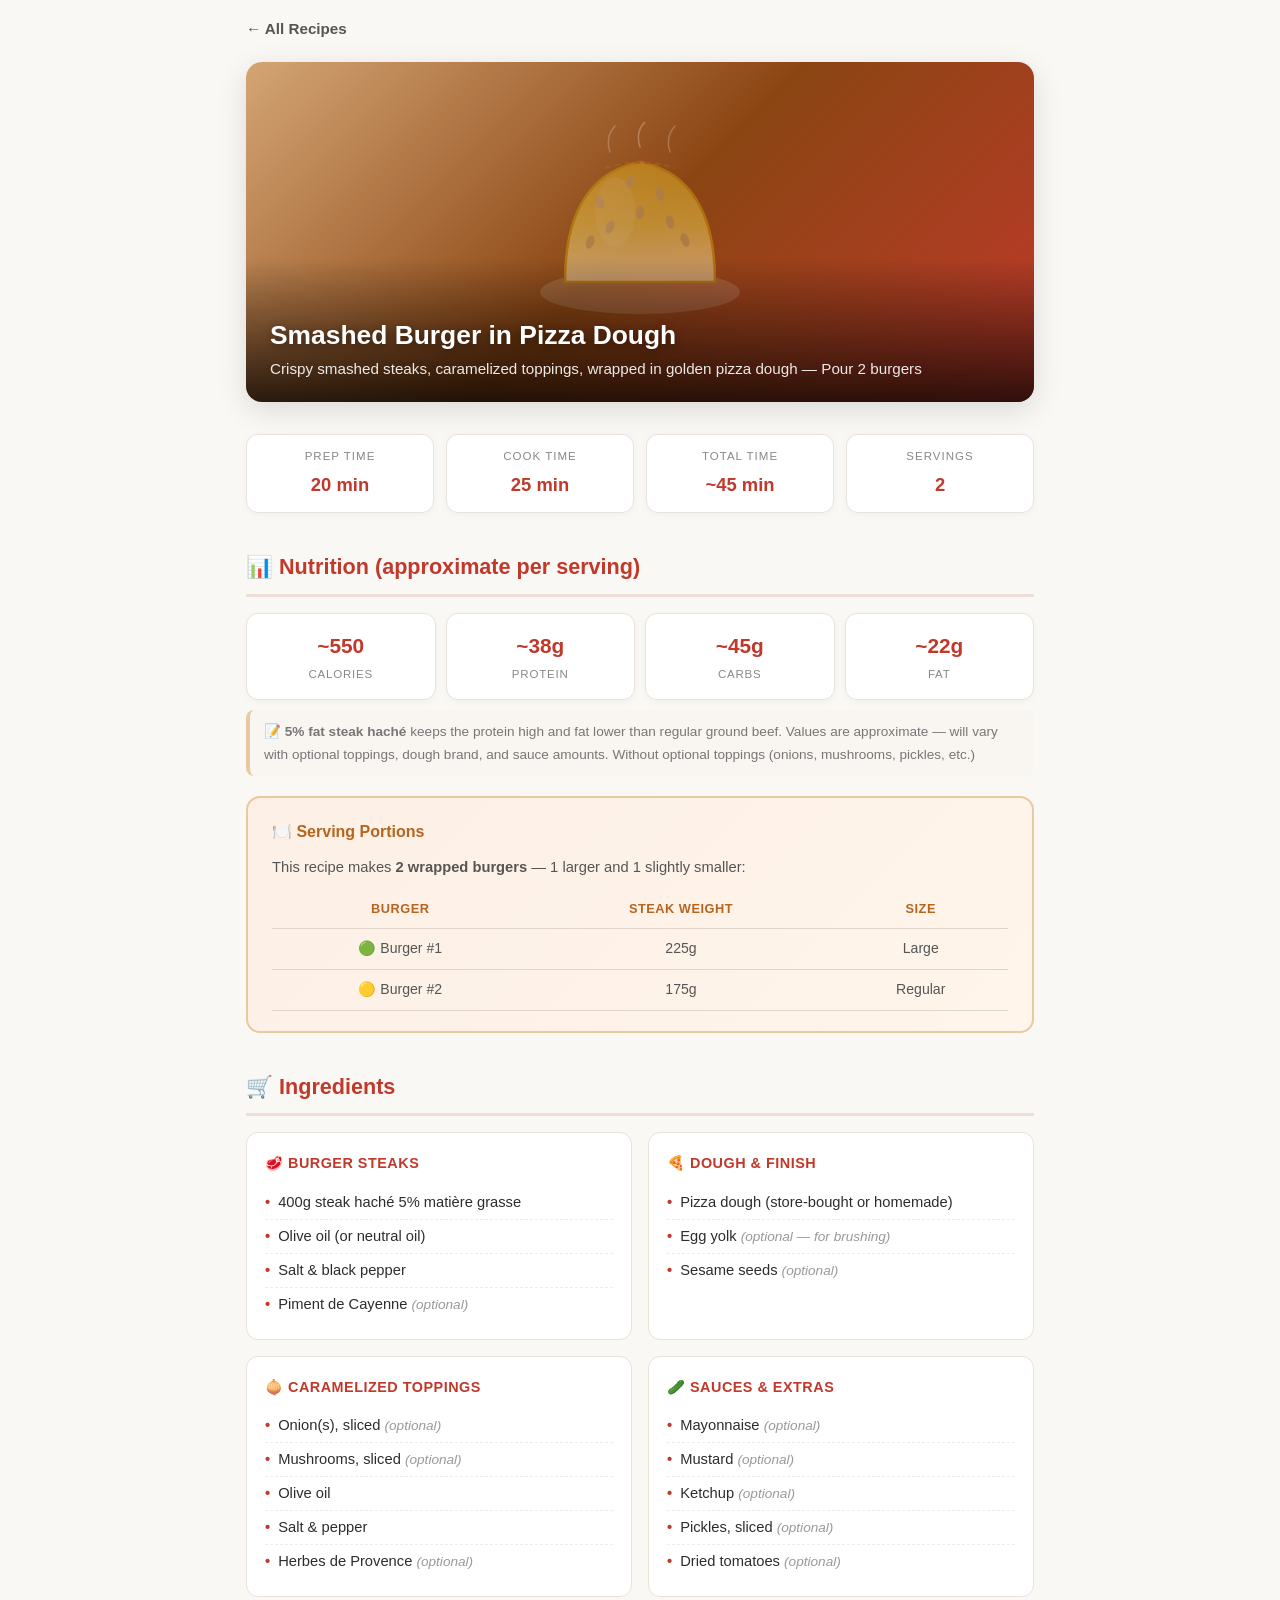
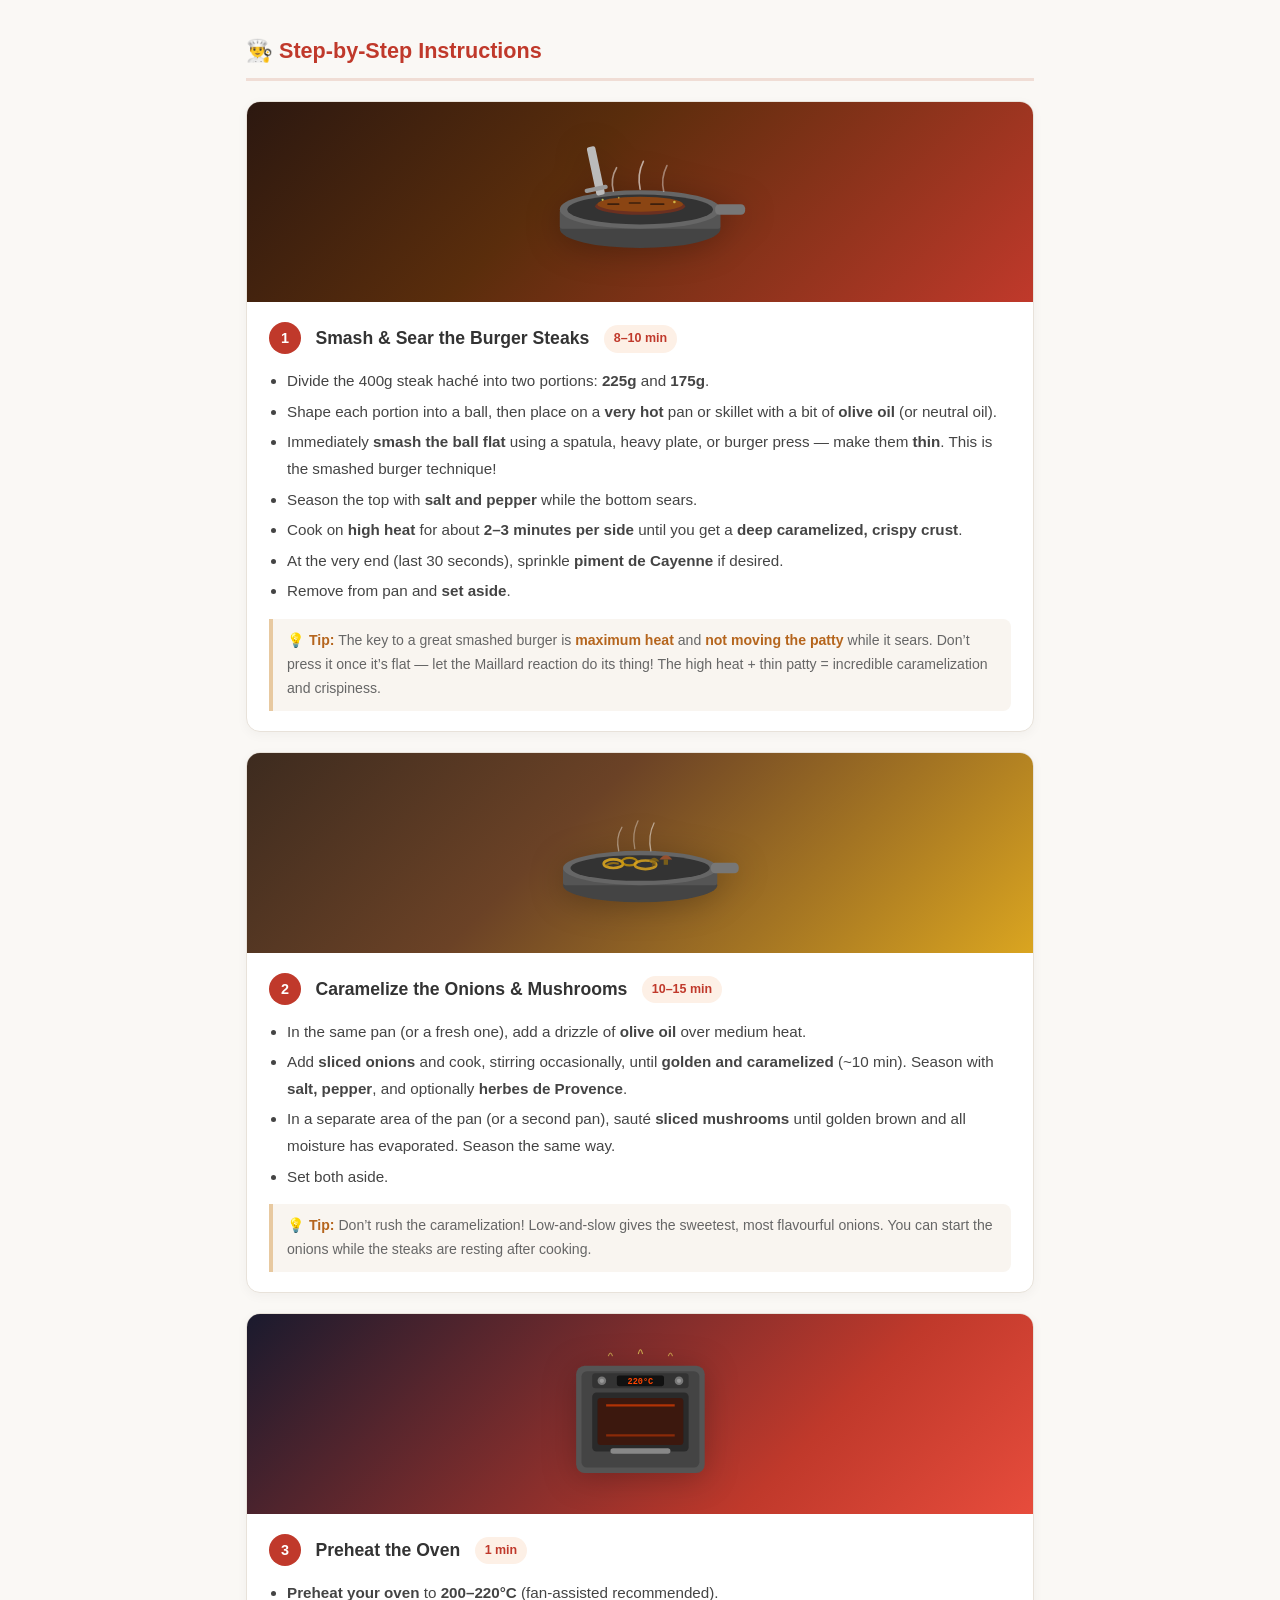
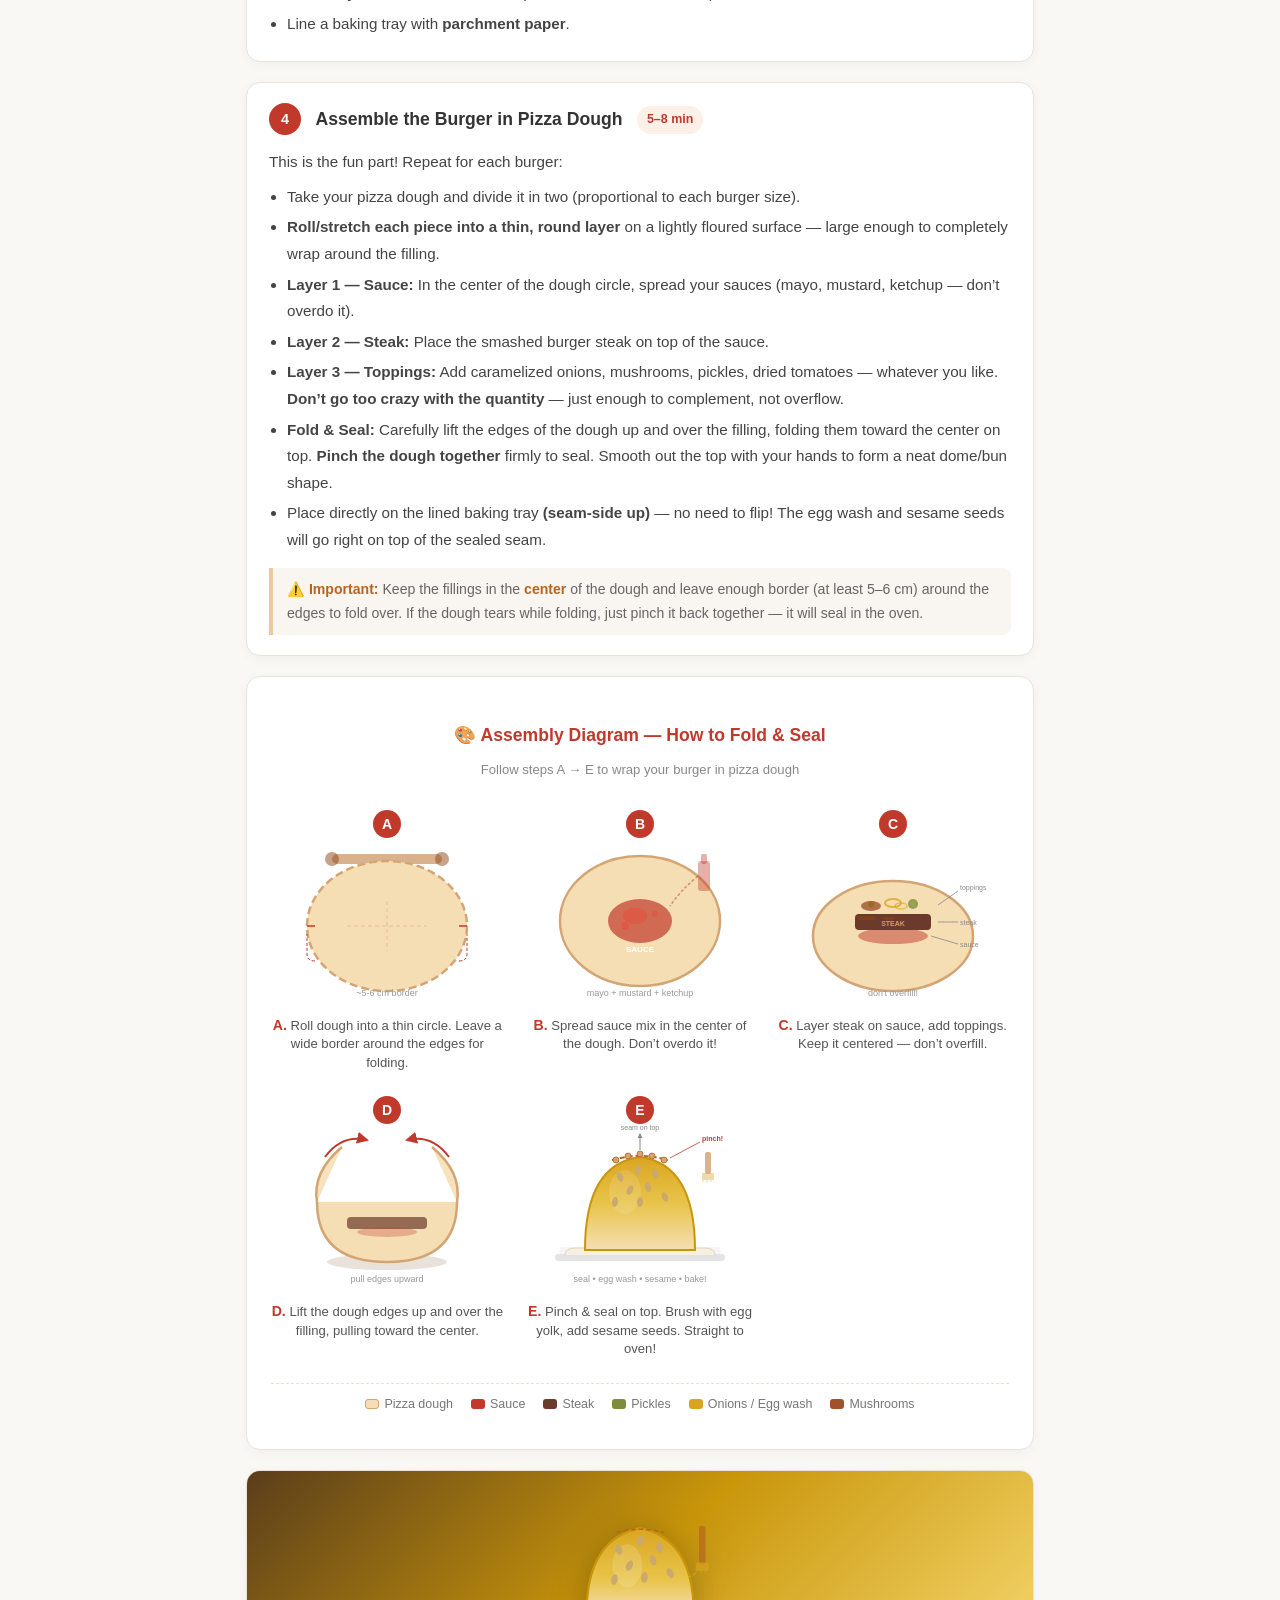
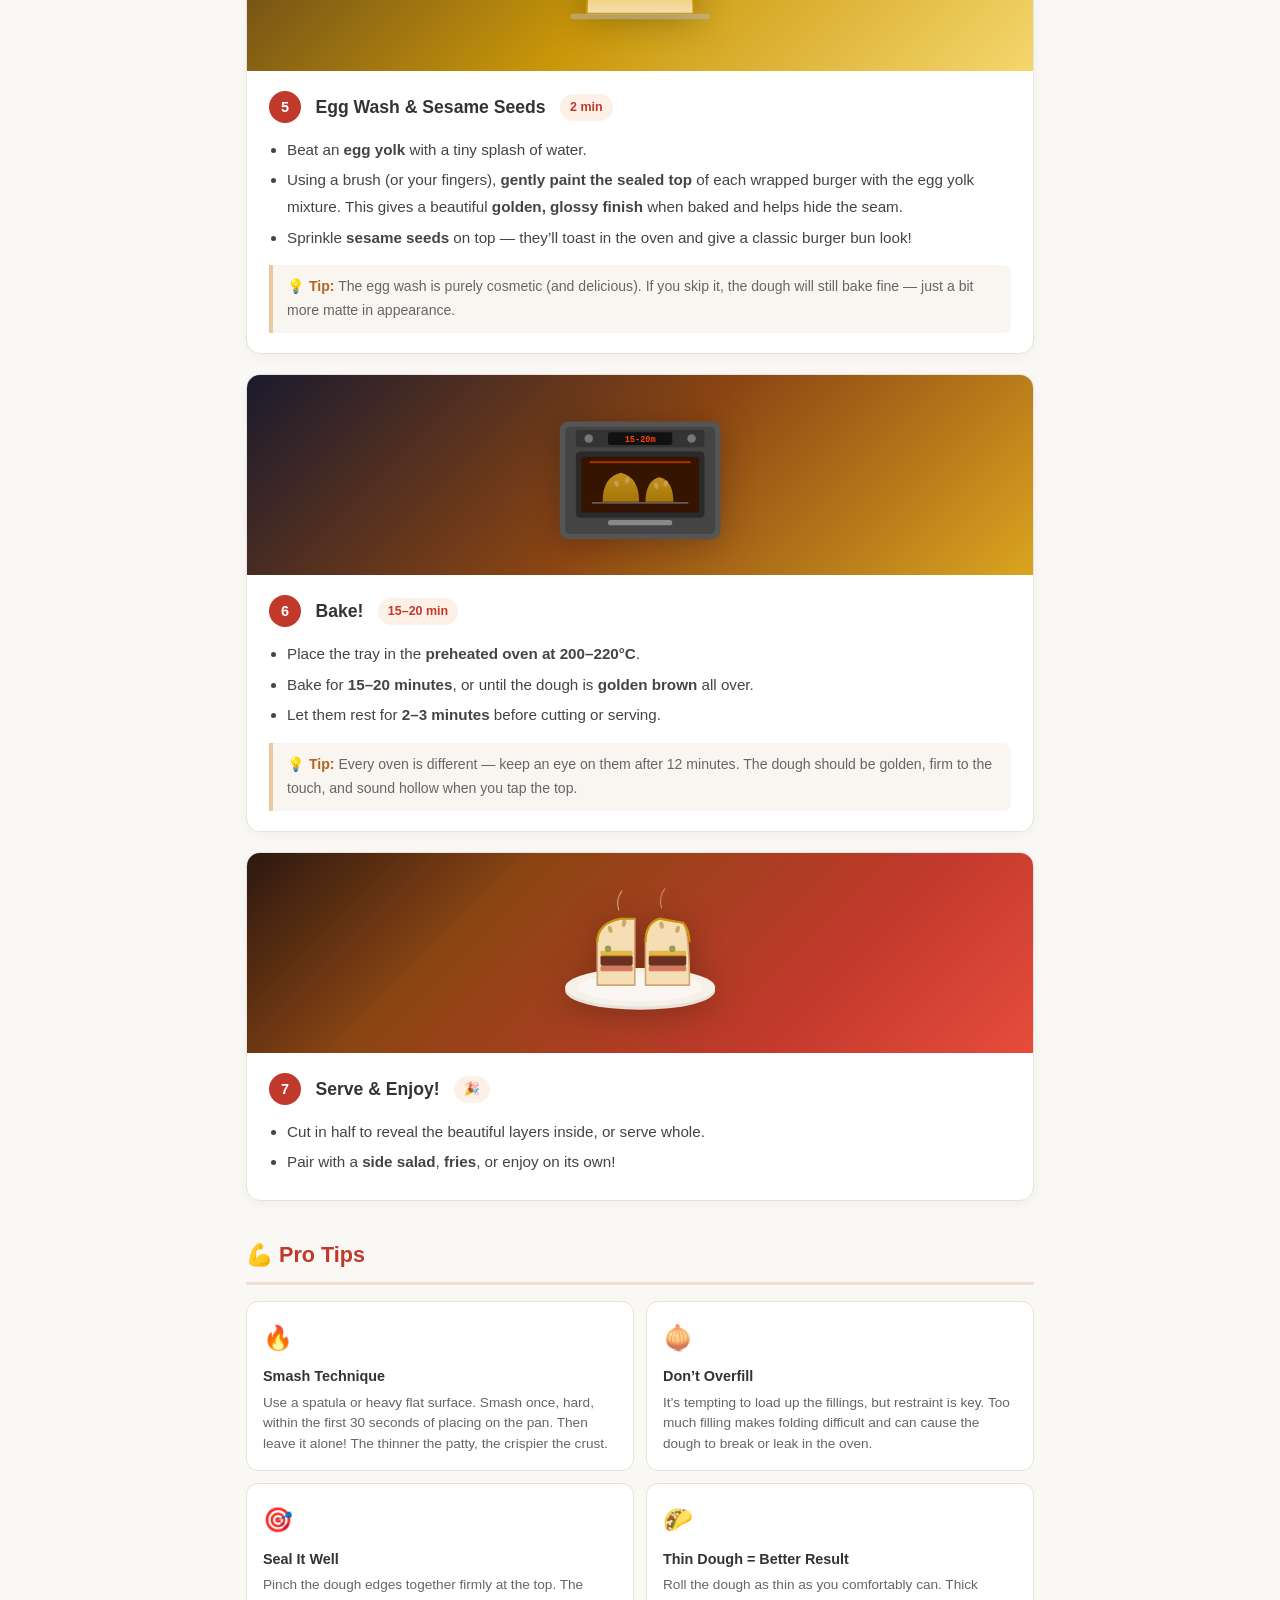
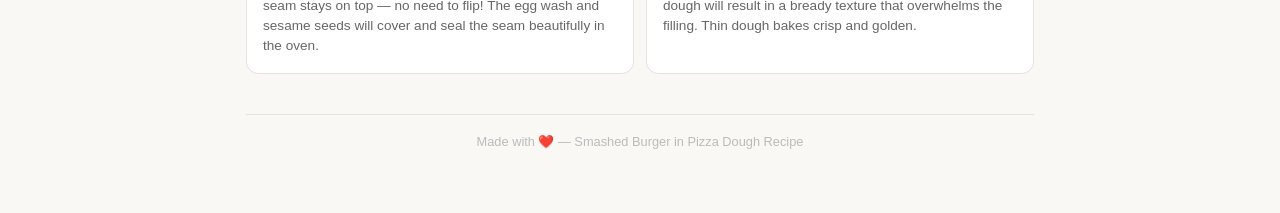
==== burger-pizza-dough-recipe.html @ a6d8363d "Initial commit" ====
<!DOCTYPE html>
<html lang="en">
<head>
  <meta charset="UTF-8">
  <meta name="viewport" content="width=device-width, initial-scale=1.0">
  <title>Smashed Burger in Pizza Dough &mdash; Pour 2</title>
  <style>
    /* ===== RESET & BASE ===== */
    *, *::before, *::after { box-sizing: border-box; margin: 0; padding: 0; }

    body {
      font-family: -apple-system, BlinkMacSystemFont, 'Segoe UI', Roboto, 'Helvetica Neue', Arial, sans-serif;
      line-height: 1.7;
      color: #2d2d2d;
      background: #faf8f5;
      max-width: 820px;
      margin: 0 auto;
      padding: 0 16px 60px;
    }

    /* ===== HERO ===== */
    .hero {
      position: relative;
      border-radius: 16px;
      overflow: hidden;
      margin: 20px 0 32px;
      box-shadow: 0 8px 30px rgba(0,0,0,0.12);
      background: linear-gradient(135deg, #d4a574 0%, #8B4513 50%, #c0392b 100%);
      height: 340px;
      display: flex;
      align-items: flex-end;
    }
    .hero-illustration {
      position: absolute;
      top: 50%;
      left: 50%;
      transform: translate(-50%, -55%);
      width: 280px;
      height: 200px;
      opacity: 0.55;
    }
    .hero-illustration svg {
      width: 100%;
      height: 100%;
    }
    .hero-overlay {
      position: relative;
      width: 100%;
      background: linear-gradient(transparent, rgba(0,0,0,0.75));
      padding: 60px 24px 20px;
      color: #fff;
    }
    .hero-overlay h1 {
      font-size: 1.65rem;
      font-weight: 800;
      line-height: 1.3;
      text-shadow: 0 2px 8px rgba(0,0,0,0.4);
    }
    .hero-overlay .subtitle {
      font-size: 0.95rem;
      opacity: 0.9;
      margin-top: 4px;
    }

    /* ===== META BADGES ===== */
    .meta-row {
      display: flex;
      flex-wrap: wrap;
      gap: 12px;
      margin-bottom: 28px;
    }
    .badge {
      background: #fff;
      border: 1px solid #e8e2da;
      border-radius: 12px;
      padding: 12px 18px;
      flex: 1;
      min-width: 120px;
      text-align: center;
      box-shadow: 0 2px 8px rgba(0,0,0,0.04);
    }
    .badge .label { font-size: 0.72rem; text-transform: uppercase; letter-spacing: 1px; color: #888; }
    .badge .value { font-size: 1.15rem; font-weight: 700; color: #c0392b; margin-top: 2px; }

    /* ===== SECTIONS ===== */
    h2 {
      font-size: 1.35rem;
      font-weight: 700;
      color: #c0392b;
      margin: 36px 0 16px;
      padding-bottom: 8px;
      border-bottom: 3px solid #f0ddd5;
    }
    h3 {
      font-size: 1.05rem;
      font-weight: 700;
      color: #555;
      margin: 20px 0 8px;
    }

    /* ===== NUTRITION TABLE ===== */
    .nutrition-grid {
      display: grid;
      grid-template-columns: repeat(4, 1fr);
      gap: 10px;
      margin: 16px 0 10px;
    }
    .nutri-card {
      background: #fff;
      border-radius: 12px;
      padding: 14px 10px;
      text-align: center;
      border: 1px solid #e8e2da;
      box-shadow: 0 2px 6px rgba(0,0,0,0.03);
    }
    .nutri-card .nutri-val { font-size: 1.3rem; font-weight: 800; color: #c0392b; }
    .nutri-card .nutri-label { font-size: 0.72rem; text-transform: uppercase; letter-spacing: 0.8px; color: #888; margin-top: 2px; }
    .nutri-note {
      font-size: 0.85rem;
      color: #777;
      background: #f9f5f0;
      padding: 10px 14px;
      border-radius: 8px;
      border-left: 4px solid #e8c9a0;
      margin: 10px 0 0;
    }

    /* ===== INGREDIENTS ===== */
    .ingredients-section {
      display: grid;
      grid-template-columns: 1fr 1fr;
      gap: 16px;
      margin-top: 12px;
    }
    .ingredient-group {
      background: #fff;
      border-radius: 12px;
      padding: 18px;
      border: 1px solid #e8e2da;
    }
    .ingredient-group h3 {
      margin: 0 0 10px;
      font-size: 0.9rem;
      color: #c0392b;
      text-transform: uppercase;
      letter-spacing: 0.5px;
    }
    .ingredient-group ul { list-style: none; padding: 0; }
    .ingredient-group li {
      padding: 4px 0;
      font-size: 0.92rem;
      border-bottom: 1px dashed #f0ebe5;
    }
    .ingredient-group li:last-child { border-bottom: none; }
    .ingredient-group li::before {
      content: '•';
      color: #c0392b;
      font-weight: bold;
      margin-right: 8px;
    }
    .optional { color: #999; font-style: italic; font-size: 0.85rem; }

    /* ===== STEPS ===== */
    .step {
      background: #fff;
      border-radius: 14px;
      margin: 20px 0;
      overflow: hidden;
      border: 1px solid #e8e2da;
      box-shadow: 0 3px 12px rgba(0,0,0,0.04);
    }
    .step-img {
      width: 100%;
      height: 200px;
      display: flex;
      align-items: center;
      justify-content: center;
      position: relative;
      overflow: hidden;
    }
    .step-img svg {
      height: 75%;
      width: auto;
      filter: drop-shadow(0 4px 16px rgba(0,0,0,0.25));
    }
    .step-body { padding: 20px 22px; }
    .step-number {
      display: inline-block;
      background: #c0392b;
      color: #fff;
      width: 32px; height: 32px;
      border-radius: 50%;
      text-align: center;
      line-height: 32px;
      font-weight: 800;
      font-size: 0.9rem;
      margin-right: 10px;
      flex-shrink: 0;
    }
    .step-title {
      font-size: 1.1rem;
      font-weight: 700;
      color: #333;
      display: inline;
      vertical-align: middle;
    }
    .step-time {
      display: inline-block;
      background: #fdf0e6;
      color: #c0392b;
      font-size: 0.78rem;
      font-weight: 700;
      padding: 3px 10px;
      border-radius: 20px;
      margin-left: 10px;
      vertical-align: middle;
    }
    .step-text {
      margin-top: 14px;
      font-size: 0.95rem;
      color: #444;
      line-height: 1.75;
    }
    .step-text ul { margin: 8px 0 0 18px; }
    .step-text li { margin-bottom: 4px; }
    .step-tip {
      margin-top: 14px;
      background: #f9f5f0;
      border-left: 4px solid #e8c9a0;
      padding: 10px 14px;
      border-radius: 0 8px 8px 0;
      font-size: 0.88rem;
      color: #666;
    }
    .step-tip strong { color: #b5651d; }

    /* ===== DIAGRAM ===== */
    .diagram-container {
      background: #fff;
      border-radius: 14px;
      margin: 20px 0;
      padding: 24px;
      border: 1px solid #e8e2da;
      box-shadow: 0 3px 12px rgba(0,0,0,0.04);
    }
    .diagram-container h3 {
      text-align: center;
      color: #c0392b;
      margin-bottom: 8px;
      font-size: 1.1rem;
    }
    .diagram-subtitle {
      text-align: center;
      color: #888;
      font-size: 0.82rem;
      margin-bottom: 24px;
    }
    .diagram-grid {
      display: grid;
      grid-template-columns: 1fr 1fr 1fr;
      gap: 20px;
    }
    .diagram-cell {
      text-align: center;
    }
    .diagram-cell svg {
      width: 100%;
      max-width: 220px;
      height: auto;
      display: block;
      margin: 0 auto;
    }
    .diagram-label {
      margin-top: 10px;
      font-size: 0.82rem;
      color: #555;
      line-height: 1.4;
    }
    .diagram-label strong {
      color: #c0392b;
      font-size: 0.88rem;
    }
    .diagram-arrow {
      display: flex;
      align-items: center;
      justify-content: center;
      grid-column: 1 / -1;
    }
    .diagram-arrow svg { width: 100%; max-width: 600px; height: 24px; }
    .diagram-legend {
      grid-column: 1 / -1;
      display: flex;
      justify-content: center;
      gap: 18px;
      flex-wrap: wrap;
      margin-top: 4px;
      padding: 10px 0;
      border-top: 1px dashed #e8e2da;
      font-size: 0.78rem;
      color: #777;
    }
    .diagram-legend span {
      display: inline-flex;
      align-items: center;
      gap: 5px;
    }
    .legend-swatch {
      display: inline-block;
      width: 14px;
      height: 10px;
      border-radius: 3px;
    }

    /* ===== TIPS ===== */
    .tips-grid {
      display: grid;
      grid-template-columns: 1fr 1fr;
      gap: 12px;
      margin-top: 12px;
    }
    .tip-card {
      background: #fff;
      border-radius: 12px;
      padding: 16px;
      border: 1px solid #e8e2da;
    }
    .tip-card .tip-icon { font-size: 1.5rem; margin-bottom: 6px; }
    .tip-card .tip-title { font-weight: 700; font-size: 0.9rem; color: #333; margin-bottom: 4px; }
    .tip-card .tip-desc { font-size: 0.85rem; color: #666; line-height: 1.5; }

    /* ===== PORTIONING ===== */
    .portion-box {
      background: linear-gradient(135deg, #fdf0e6, #fff5eb);
      border: 2px solid #e8c9a0;
      border-radius: 14px;
      padding: 20px 24px;
      margin: 20px 0;
    }
    .portion-box h3 { color: #b5651d; margin: 0 0 10px; font-size: 1rem; }
    .portion-box p { font-size: 0.92rem; color: #555; }
    .portion-table {
      width: 100%;
      border-collapse: collapse;
      margin-top: 10px;
      font-size: 0.88rem;
    }
    .portion-table th, .portion-table td {
      padding: 8px 12px;
      text-align: center;
      border-bottom: 1px solid #e0d5c8;
    }
    .portion-table th { font-weight: 700; color: #b5651d; font-size: 0.8rem; text-transform: uppercase; letter-spacing: 0.5px; }
    .portion-table td { color: #555; }

    /* ===== FOOTER ===== */
    .footer {
      margin-top: 40px;
      text-align: center;
      font-size: 0.8rem;
      color: #bbb;
      border-top: 1px solid #e8e2da;
      padding-top: 16px;
    }

    /* ===== PRINT STYLES ===== */
    @media print {
      body { background: #fff; padding: 0; max-width: 100%; }
      .hero { box-shadow: none; margin-top: 0; }
      .step { break-inside: avoid; box-shadow: none; }
      .badge { box-shadow: none; }
      .nutrition-grid { break-inside: avoid; }
      .tips-grid { break-inside: avoid; }
      .ingredient-group { break-inside: avoid; }
      .diagram-container { break-inside: avoid; }
      .diagram-grid { grid-template-columns: 1fr 1fr 1fr; }
    }

    /* ===== RESPONSIVE — TABLET ===== */
    @media (max-width: 768px) {
      body { padding: 0 12px 40px; }
      .hero { margin: 12px 0 20px; border-radius: 12px; height: 240px; }
      .hero-illustration { width: 200px; height: 140px; }
      .hero-overlay { padding: 30px 16px 16px; }
      .hero-overlay h1 { font-size: 1.35rem; }
      .hero-overlay .subtitle { font-size: 0.85rem; }
      h2 { font-size: 1.2rem; margin: 28px 0 12px; }
      .meta-row { gap: 8px; }
      .badge { padding: 10px 12px; min-width: 0; }
      .badge .value { font-size: 1rem; }
      .step-body { padding: 16px; }
      .step-img { height: 170px; }
      .step-title { font-size: 1rem; }
      .step-text { font-size: 0.9rem; }
      .step-text ul { margin-left: 14px; }
      .portion-box { padding: 16px; }
      .diagram-grid { grid-template-columns: 1fr 1fr; }
    }

    /* ===== RESPONSIVE — PHONE ===== */
    @media (max-width: 480px) {
      body { padding: 0 10px 32px; line-height: 1.6; }

      .hero { margin: 8px -10px 16px; border-radius: 0; height: 200px; }
      .hero-illustration { width: 160px; height: 110px; }
      .hero-overlay { padding: 24px 14px 14px; }
      .hero-overlay h1 { font-size: 1.15rem; line-height: 1.35; }
      .hero-overlay .subtitle { font-size: 0.8rem; line-height: 1.4; }

      .meta-row { 
        display: grid; 
        grid-template-columns: 1fr 1fr; 
        gap: 8px;
        margin-bottom: 20px;
      }
      .badge { padding: 10px 8px; border-radius: 10px; min-width: 0; }
      .badge .label { font-size: 0.65rem; letter-spacing: 0.5px; }
      .badge .value { font-size: 1rem; }

      h2 { font-size: 1.1rem; margin: 24px 0 10px; padding-bottom: 6px; }
      h3 { font-size: 0.95rem; }

      .nutrition-grid { grid-template-columns: 1fr 1fr; gap: 8px; }
      .nutri-card { padding: 12px 8px; border-radius: 10px; }
      .nutri-card .nutri-val { font-size: 1.15rem; }
      .nutri-card .nutri-label { font-size: 0.65rem; }
      .nutri-note { font-size: 0.8rem; padding: 8px 12px; }

      .portion-box { padding: 14px; border-radius: 10px; margin: 14px 0; }
      .portion-box h3 { font-size: 0.9rem; }
      .portion-box p { font-size: 0.85rem; }
      .portion-table { font-size: 0.72rem; }
      .portion-table th, .portion-table td { padding: 5px 4px; }
      .portion-table th { font-size: 0.65rem; letter-spacing: 0; }

      .ingredients-section { grid-template-columns: 1fr; gap: 10px; }
      .ingredient-group { padding: 14px; border-radius: 10px; }
      .ingredient-group h3 { font-size: 0.82rem; margin-bottom: 8px; }
      .ingredient-group li { font-size: 0.87rem; padding: 3px 0; }

      .step { margin: 14px -10px; border-radius: 0; border-left: none; border-right: none; }
      .step-img { height: 140px; }
      .step-body { padding: 14px 14px 16px; }
      .step-number { width: 28px; height: 28px; line-height: 28px; font-size: 0.82rem; margin-right: 8px; }
      .step-title { font-size: 0.95rem; }
      .step-time { font-size: 0.7rem; padding: 2px 8px; margin-left: 6px; }
      .step-text { font-size: 0.88rem; margin-top: 10px; line-height: 1.65; }
      .step-text ul { margin: 6px 0 0 12px; }
      .step-text li { margin-bottom: 6px; }
      .step-tip { font-size: 0.82rem; padding: 8px 12px; margin-top: 10px; }

      .tips-grid { grid-template-columns: 1fr; gap: 10px; }
      .tip-card { padding: 14px; border-radius: 10px; }
      .tip-card .tip-icon { font-size: 1.3rem; }
      .tip-card .tip-title { font-size: 0.85rem; }
      .tip-card .tip-desc { font-size: 0.82rem; }

      .diagram-container { padding: 10px; margin: 14px -10px; border-radius: 0; }
      .diagram-grid { grid-template-columns: 1fr 1fr; gap: 10px; }
      .diagram-label { font-size: 0.75rem; }

      .footer { margin-top: 24px; font-size: 0.75rem; }
    }
    .back-home {
      display: inline-block;
      margin: 16px 0 0;
      font-size: 0.95rem;
      font-weight: 600;
      color: #555;
      text-decoration: none;
      transition: color 0.2s;
    }
    .back-home:hover { color: #000; }
    .back-home::before { content: '\2190\00a0'; }
  </style>
</head>
<body>

  <a class="back-home" href="index.html">All Recipes</a>

  <!-- ===== HERO ===== -->
  <div class="hero">
    <div class="hero-illustration">
      <svg viewBox="0 0 280 200" xmlns="http://www.w3.org/2000/svg">
        <!-- Plate -->
        <ellipse cx="140" cy="170" rx="100" ry="22" fill="#e8e2da" opacity="0.3"/>
        <!-- Whole burger dome -->
        <defs>
          <linearGradient id="heroGold" x1="0" y1="0" x2="0" y2="1">
            <stop offset="0%" stop-color="#daa520"/>
            <stop offset="50%" stop-color="#e8c44a"/>
            <stop offset="100%" stop-color="#f5deb3"/>
          </linearGradient>
        </defs>
        <path d="M 65 160 Q 65 55 140 40 Q 215 55 215 160 Z" fill="url(#heroGold)" stroke="#c9960a" stroke-width="2.5"/>
        <!-- Sesame seeds -->
        <ellipse cx="100" cy="80" rx="4" ry="7" fill="#c9a96e" transform="rotate(-20 100 80)"/>
        <ellipse cx="130" cy="60" rx="4" ry="7" fill="#c9a96e" transform="rotate(15 130 60)"/>
        <ellipse cx="160" cy="72" rx="4" ry="7" fill="#c9a96e" transform="rotate(-10 160 72)"/>
        <ellipse cx="110" cy="105" rx="4" ry="7" fill="#c9a96e" transform="rotate(25 110 105)"/>
        <ellipse cx="170" cy="100" rx="4" ry="7" fill="#c9a96e" transform="rotate(-15 170 100)"/>
        <ellipse cx="140" cy="90" rx="4" ry="7" fill="#c9a96e" transform="rotate(5 140 90)"/>
        <ellipse cx="90" cy="120" rx="4" ry="7" fill="#c9a96e" transform="rotate(18 90 120)"/>
        <ellipse cx="185" cy="118" rx="4" ry="7" fill="#c9a96e" transform="rotate(-22 185 118)"/>
        <!-- Shine -->
        <ellipse cx="115" cy="90" rx="20" ry="35" fill="#fff" opacity="0.12"/>
        <!-- Seam on top -->
        <path d="M 105 46 Q 140 35 175 46" stroke="#b5651d" stroke-width="2" fill="none" stroke-dasharray="6 4"/>
        <!-- Steam -->
        <path d="M 110 30 Q 105 15 115 4" stroke="#fff" stroke-width="1.5" fill="none" opacity="0.4" stroke-linecap="round"/>
        <path d="M 140 25 Q 135 10 145 0" stroke="#fff" stroke-width="1.5" fill="none" opacity="0.5" stroke-linecap="round"/>
        <path d="M 170 30 Q 165 15 175 4" stroke="#fff" stroke-width="1.5" fill="none" opacity="0.4" stroke-linecap="round"/>
      </svg>
    </div>
    <div class="hero-overlay">
      <h1>Smashed Burger in Pizza Dough</h1>
      <div class="subtitle">Crispy smashed steaks, caramelized toppings, wrapped in golden pizza dough &mdash; Pour 2 burgers</div>
    </div>
  </div>

  <!-- ===== META BADGES ===== -->
  <div class="meta-row">
    <div class="badge">
      <div class="label">Prep Time</div>
      <div class="value">20 min</div>
    </div>
    <div class="badge">
      <div class="label">Cook Time</div>
      <div class="value">25 min</div>
    </div>
    <div class="badge">
      <div class="label">Total Time</div>
      <div class="value">~45 min</div>
    </div>
    <div class="badge">
      <div class="label">Servings</div>
      <div class="value">2</div>
    </div>
  </div>

  <!-- ===== NUTRITION ===== -->
  <h2>&#x1F4CA; Nutrition (approximate per serving)</h2>
  <div class="nutrition-grid">
    <div class="nutri-card">
      <div class="nutri-val">~550</div>
      <div class="nutri-label">Calories</div>
    </div>
    <div class="nutri-card">
      <div class="nutri-val">~38g</div>
      <div class="nutri-label">Protein</div>
    </div>
    <div class="nutri-card">
      <div class="nutri-val">~45g</div>
      <div class="nutri-label">Carbs</div>
    </div>
    <div class="nutri-card">
      <div class="nutri-val">~22g</div>
      <div class="nutri-label">Fat</div>
    </div>
  </div>
  <div class="nutri-note">
    &#x1F4DD; <strong>5% fat steak hach&eacute;</strong> keeps the protein high and fat lower than regular ground beef.
    Values are approximate &mdash; will vary with optional toppings, dough brand, and sauce amounts.
    Without optional toppings (onions, mushrooms, pickles, etc.)
  </div>

  <!-- ===== PORTIONING ===== -->
  <div class="portion-box">
    <h3>&#x1F37D;&#xFE0F; Serving Portions</h3>
    <p>This recipe makes <strong>2 wrapped burgers</strong> &mdash; 1 larger and 1 slightly smaller:</p>
    <table class="portion-table">
      <thead>
        <tr>
          <th>Burger</th>
          <th>Steak weight</th>
          <th>Size</th>
        </tr>
      </thead>
      <tbody>
        <tr>
          <td>&#x1F7E2; Burger #1</td>
          <td>225g</td>
          <td>Large</td>
        </tr>
        <tr>
          <td>&#x1F7E1; Burger #2</td>
          <td>175g</td>
          <td>Regular</td>
        </tr>
      </tbody>
    </table>
  </div>

  <!-- ===== INGREDIENTS ===== -->
  <h2>&#x1F6D2; Ingredients</h2>
  <div class="ingredients-section">
    <div class="ingredient-group">
      <h3>&#x1F969; Burger Steaks</h3>
      <ul>
        <li>400g steak hach&eacute; 5% mati&egrave;re grasse</li>
        <li>Olive oil (or neutral oil)</li>
        <li>Salt &amp; black pepper</li>
        <li>Piment de Cayenne <span class="optional">(optional)</span></li>
      </ul>
    </div>
    <div class="ingredient-group">
      <h3>&#x1F355; Dough &amp; Finish</h3>
      <ul>
        <li>Pizza dough (store-bought or homemade)</li>
        <li>Egg yolk <span class="optional">(optional &mdash; for brushing)</span></li>
        <li>Sesame seeds <span class="optional">(optional)</span></li>
      </ul>
    </div>
    <div class="ingredient-group">
      <h3>&#x1F9C5; Caramelized Toppings</h3>
      <ul>
        <li>Onion(s), sliced <span class="optional">(optional)</span></li>
        <li>Mushrooms, sliced <span class="optional">(optional)</span></li>
        <li>Olive oil</li>
        <li>Salt &amp; pepper</li>
        <li>Herbes de Provence <span class="optional">(optional)</span></li>
      </ul>
    </div>
    <div class="ingredient-group">
      <h3>&#x1F952; Sauces &amp; Extras</h3>
      <ul>
        <li>Mayonnaise <span class="optional">(optional)</span></li>
        <li>Mustard <span class="optional">(optional)</span></li>
        <li>Ketchup <span class="optional">(optional)</span></li>
        <li>Pickles, sliced <span class="optional">(optional)</span></li>
        <li>Dried tomatoes <span class="optional">(optional)</span></li>
      </ul>
    </div>
  </div>

  <!-- ===== INSTRUCTIONS ===== -->
  <h2>&#x1F468;&#x200D;&#x1F373; Step-by-Step Instructions</h2>

  <!-- STEP 1 -->
  <div class="step">
    <div class="step-img" style="background: linear-gradient(135deg, #2c1810 0%, #5a2d0c 40%, #c0392b 100%);">
      <svg viewBox="0 0 200 140" xmlns="http://www.w3.org/2000/svg">
        <!-- Pan -->
        <ellipse cx="100" cy="95" rx="75" ry="18" fill="#444"/>
        <rect x="25" y="77" width="150" height="18" rx="2" fill="#555"/>
        <ellipse cx="100" cy="77" rx="75" ry="18" fill="#666"/>
        <ellipse cx="100" cy="77" rx="68" ry="14" fill="#333"/>
        <!-- Pan handle -->
        <rect x="170" y="72" width="28" height="10" rx="4" fill="#777"/>
        <!-- Smashed patty -->
        <ellipse cx="100" cy="74" rx="42" ry="8" fill="#6b3020"/>
        <ellipse cx="100" cy="72" rx="40" ry="7" fill="#8B4513"/>
        <!-- Sear marks -->
        <line x1="70" y1="72" x2="80" y2="72" stroke="#3d1f0d" stroke-width="1.5" stroke-linecap="round"/>
        <line x1="90" y1="71" x2="100" y2="71" stroke="#3d1f0d" stroke-width="1.5" stroke-linecap="round"/>
        <line x1="110" y1="72" x2="122" y2="72" stroke="#3d1f0d" stroke-width="1.5" stroke-linecap="round"/>
        <!-- Steam wisps -->
        <path d="M 75 60 Q 72 48 78 38" stroke="#fff" stroke-width="1.5" fill="none" opacity="0.5" stroke-linecap="round"/>
        <path d="M 100 58 Q 97 44 103 32" stroke="#fff" stroke-width="1.5" fill="none" opacity="0.6" stroke-linecap="round"/>
        <path d="M 122 60 Q 119 48 125 36" stroke="#fff" stroke-width="1.5" fill="none" opacity="0.4" stroke-linecap="round"/>
        <!-- Spatula pressing -->
        <rect x="54" y="18" width="8" height="46" rx="2" fill="#bbb" transform="rotate(-12 58 38)"/>
        <rect x="48" y="56" width="22" height="4" rx="2" fill="#999" transform="rotate(-12 58 58)"/>
        <!-- Small sizzle dots -->
        <circle cx="65" cy="68" r="1" fill="#ff6" opacity="0.7"/>
        <circle cx="132" cy="70" r="1.2" fill="#ff6" opacity="0.6"/>
        <circle cx="80" cy="66" r="0.8" fill="#ff6" opacity="0.5"/>
      </svg>
    </div>
    <div class="step-body">
      <span class="step-number">1</span>
      <span class="step-title">Smash &amp; Sear the Burger Steaks</span>
      <span class="step-time">8&ndash;10 min</span>
      <div class="step-text">
        <ul>
          <li>Divide the 400g steak hach&eacute; into two portions: <strong>225g</strong> and <strong>175g</strong>.</li>
          <li>Shape each portion into a ball, then place on a <strong>very hot</strong> pan or skillet with a bit of <strong>olive oil</strong> (or neutral oil).</li>
          <li>Immediately <strong>smash the ball flat</strong> using a spatula, heavy plate, or burger press &mdash; make them <strong>thin</strong>. This is the smashed burger technique!</li>
          <li>Season the top with <strong>salt and pepper</strong> while the bottom sears.</li>
          <li>Cook on <strong>high heat</strong> for about <strong>2&ndash;3 minutes per side</strong> until you get a <strong>deep caramelized, crispy crust</strong>.</li>
          <li>At the very end (last 30 seconds), sprinkle <strong>piment de Cayenne</strong> if desired.</li>
          <li>Remove from pan and <strong>set aside</strong>.</li>
        </ul>
      </div>
      <div class="step-tip">
        <strong>&#x1F4A1; Tip:</strong> The key to a great smashed burger is <strong>maximum heat</strong> and <strong>not moving the patty</strong> while it sears.
        Don&rsquo;t press it once it&rsquo;s flat &mdash; let the Maillard reaction do its thing! The high heat + thin patty = incredible caramelization and crispiness.
      </div>
    </div>
  </div>

  <!-- STEP 2 -->
  <div class="step">
    <div class="step-img" style="background: linear-gradient(135deg, #3d2b1f 0%, #6b4226 40%, #daa520 100%);">
      <svg viewBox="0 0 200 140" xmlns="http://www.w3.org/2000/svg">
        <!-- Pan -->
        <ellipse cx="100" cy="100" rx="72" ry="16" fill="#444"/>
        <rect x="28" y="84" width="144" height="16" rx="2" fill="#555"/>
        <ellipse cx="100" cy="84" rx="72" ry="16" fill="#666"/>
        <ellipse cx="100" cy="84" rx="65" ry="12" fill="#333"/>
        <!-- Handle -->
        <rect x="166" y="79" width="26" height="10" rx="4" fill="#777"/>
        <!-- Onion rings -->
        <ellipse cx="75" cy="80" rx="9" ry="4" fill="none" stroke="#daa520" stroke-width="2.5" opacity="0.9"/>
        <ellipse cx="90" cy="78" rx="7" ry="3.5" fill="none" stroke="#c9960a" stroke-width="2" opacity="0.8"/>
        <ellipse cx="105" cy="81" rx="10" ry="4" fill="none" stroke="#daa520" stroke-width="2.5" opacity="0.85"/>
        <path d="M 68 82 Q 72 78 80 80" stroke="#b8860b" stroke-width="2" fill="none" opacity="0.7"/>
        <!-- Mushroom slices -->
        <path d="M 118 76 Q 124 68 130 76" fill="#a0522d" opacity="0.9"/>
        <rect x="122" y="76" width="4" height="5" fill="#8B6914" opacity="0.8"/>
        <path d="M 108 78 Q 113 71 118 78" fill="#8B6914" opacity="0.8"/>
        <rect x="111" y="78" width="3.5" height="4" fill="#7a5a14" opacity="0.7"/>
        <!-- Steam -->
        <path d="M 80 68 Q 77 56 83 46" stroke="#fff" stroke-width="1.2" fill="none" opacity="0.4" stroke-linecap="round"/>
        <path d="M 110 68 Q 107 54 113 42" stroke="#fff" stroke-width="1.2" fill="none" opacity="0.5" stroke-linecap="round"/>
        <path d="M 95 66 Q 92 52 98 40" stroke="#fff" stroke-width="1.2" fill="none" opacity="0.35" stroke-linecap="round"/>
      </svg>
    </div>
    <div class="step-body">
      <span class="step-number">2</span>
      <span class="step-title">Caramelize the Onions &amp; Mushrooms</span>
      <span class="step-time">10&ndash;15 min</span>
      <div class="step-text">
        <ul>
          <li>In the same pan (or a fresh one), add a drizzle of <strong>olive oil</strong> over medium heat.</li>
          <li>Add <strong>sliced onions</strong> and cook, stirring occasionally, until <strong>golden and caramelized</strong> (~10 min). Season with <strong>salt, pepper</strong>, and optionally <strong>herbes de Provence</strong>.</li>
          <li>In a separate area of the pan (or a second pan), saut&eacute; <strong>sliced mushrooms</strong> until golden brown and all moisture has evaporated. Season the same way.</li>
          <li>Set both aside.</li>
        </ul>
      </div>
      <div class="step-tip">
        <strong>&#x1F4A1; Tip:</strong> Don&rsquo;t rush the caramelization! Low-and-slow gives the sweetest, most flavourful onions. 
        You can start the onions while the steaks are resting after cooking.
      </div>
    </div>
  </div>

  <!-- STEP 3 -->
  <div class="step">
    <div class="step-img" style="background: linear-gradient(135deg, #1a1a2e 0%, #c0392b 70%, #e74c3c 100%);">
      <svg viewBox="0 0 180 140" xmlns="http://www.w3.org/2000/svg">
        <!-- Oven body -->
        <rect x="30" y="25" width="120" height="100" rx="8" fill="#555"/>
        <rect x="35" y="30" width="110" height="90" rx="5" fill="#444"/>
        <!-- Oven door (glass window) -->
        <rect x="45" y="50" width="90" height="55" rx="4" fill="#2a2a2a"/>
        <rect x="50" y="55" width="80" height="44" rx="3" fill="#1a1010"/>
        <!-- Internal glow -->
        <rect x="50" y="55" width="80" height="44" rx="3" fill="#ff4500" opacity="0.15"/>
        <!-- Heating element glow -->
        <line x1="58" y1="62" x2="122" y2="62" stroke="#ff4500" stroke-width="2" opacity="0.6"/>
        <line x1="58" y1="90" x2="122" y2="90" stroke="#ff4500" stroke-width="2" opacity="0.4"/>
        <!-- Oven handle -->
        <rect x="62" y="102" width="56" height="5" rx="2.5" fill="#888"/>
        <!-- Control panel -->
        <rect x="45" y="32" width="90" height="14" rx="3" fill="#333"/>
        <!-- Temperature display -->
        <rect x="68" y="34" width="44" height="10" rx="2" fill="#111"/>
        <text x="90" y="42" text-anchor="middle" fill="#ff4500" font-size="8" font-weight="800" font-family="monospace">220°C</text>
        <!-- Knobs -->
        <circle cx="54" cy="39" r="4" fill="#777"/>
        <circle cx="54" cy="39" r="2" fill="#999"/>
        <circle cx="126" cy="39" r="4" fill="#777"/>
        <circle cx="126" cy="39" r="2" fill="#999"/>
        <!-- Heat radiation lines -->
        <path d="M 60 16 Q 62 10 64 16" stroke="#ff6" stroke-width="1" fill="none" opacity="0.5"/>
        <path d="M 88 14 Q 90 6 92 14" stroke="#ff6" stroke-width="1" fill="none" opacity="0.6"/>
        <path d="M 116 16 Q 118 10 120 16" stroke="#ff6" stroke-width="1" fill="none" opacity="0.5"/>
      </svg>
    </div>
    <div class="step-body">
      <span class="step-number">3</span>
      <span class="step-title">Preheat the Oven</span>
      <span class="step-time">1 min</span>
      <div class="step-text">
        <ul>
          <li><strong>Preheat your oven</strong> to <strong>200&ndash;220&deg;C</strong> (fan-assisted recommended).</li>
          <li>Line a baking tray with <strong>parchment paper</strong>.</li>
        </ul>
      </div>
    </div>
  </div>

  <!-- STEP 4 — ASSEMBLY + DIAGRAM -->
  <div class="step">
    <div class="step-body">
      <span class="step-number">4</span>
      <span class="step-title">Assemble the Burger in Pizza Dough</span>
      <span class="step-time">5&ndash;8 min</span>
      <div class="step-text">
        <p>This is the fun part! Repeat for each burger:</p>
        <ul>
          <li>Take your pizza dough and divide it in two (proportional to each burger size).</li>
          <li><strong>Roll/stretch each piece into a thin, round layer</strong> on a lightly floured surface &mdash; large enough to completely wrap around the filling.</li>
          <li><strong>Layer 1 &mdash; Sauce:</strong> In the center of the dough circle, spread your sauces (mayo, mustard, ketchup &mdash; don&rsquo;t overdo it).</li>
          <li><strong>Layer 2 &mdash; Steak:</strong> Place the smashed burger steak on top of the sauce.</li>
          <li><strong>Layer 3 &mdash; Toppings:</strong> Add caramelized onions, mushrooms, pickles, dried tomatoes &mdash; whatever you like. <strong>Don&rsquo;t go too crazy with the quantity</strong> &mdash; just enough to complement, not overflow.</li>
          <li><strong>Fold &amp; Seal:</strong> Carefully lift the edges of the dough up and over the filling, folding them toward the center on top. <strong>Pinch the dough together</strong> firmly to seal. Smooth out the top with your hands to form a neat dome/bun shape.</li>
          <li>Place directly on the lined baking tray <strong>(seam-side up)</strong> &mdash; no need to flip! The egg wash and sesame seeds will go right on top of the sealed seam.</li>
        </ul>
      </div>
      <div class="step-tip">
        <strong>&#x26A0;&#xFE0F; Important:</strong> Keep the fillings in the <strong>center</strong> of the dough and leave enough border (at least 5&ndash;6 cm) around the edges to fold over. If the dough tears while folding, just pinch it back together &mdash; it will seal in the oven.
      </div>
    </div>
  </div>

  <!-- ===== VISUAL DIAGRAM ===== -->
  <div class="diagram-container">
    <h3>&#x1F3A8; Assembly Diagram &mdash; How to Fold &amp; Seal</h3>
    <div class="diagram-subtitle">Follow steps A &rarr; E to wrap your burger in pizza dough</div>

    <div class="diagram-grid">

      <!-- A: Roll out dough -->
      <div class="diagram-cell">
        <svg viewBox="0 0 220 200" xmlns="http://www.w3.org/2000/svg">
          <!-- Step label -->
          <circle cx="110" cy="18" r="14" fill="#c0392b"/>
          <text x="110" y="23" text-anchor="middle" fill="#fff" font-size="14" font-weight="800">A</text>
          <!-- Rolling pin -->
          <rect x="55" y="48" width="110" height="10" rx="5" fill="#b5651d" opacity="0.5"/>
          <circle cx="55" cy="53" r="7" fill="#8B4513" opacity="0.5"/>
          <circle cx="165" cy="53" r="7" fill="#8B4513" opacity="0.5"/>
          <!-- Dough circle -->
          <ellipse cx="110" cy="120" rx="80" ry="65" fill="#f5deb3" stroke="#d4a574" stroke-width="2.5" stroke-dasharray="8 4"/>
          <!-- Center cross-hairs to show center -->
          <line x1="110" y1="95" x2="110" y2="145" stroke="#d4a574" stroke-width="1" stroke-dasharray="4 3" opacity="0.5"/>
          <line x1="70" y1="120" x2="150" y2="120" stroke="#d4a574" stroke-width="1" stroke-dasharray="4 3" opacity="0.5"/>
          <!-- Border annotation -->
          <path d="M 38 120 L 30 120" stroke="#c0392b" stroke-width="1.5" marker-end="url(#arrowA)"/>
          <path d="M 182 120 L 190 120" stroke="#c0392b" stroke-width="1.5"/>
          <text x="110" y="190" text-anchor="middle" fill="#999" font-size="9">~5-6 cm border</text>
          <!-- Arrows pointing inward to show border -->
          <path d="M 38 155 Q 30 155 30 148 L 30 128" stroke="#c0392b" stroke-width="1" fill="none" stroke-dasharray="3 2"/>
          <path d="M 182 155 Q 190 155 190 148 L 190 128" stroke="#c0392b" stroke-width="1" fill="none" stroke-dasharray="3 2"/>
        </svg>
        <div class="diagram-label"><strong>A.</strong> Roll dough into a thin circle. Leave a wide border around the edges for folding.</div>
      </div>

      <!-- B: Add sauce in center -->
      <div class="diagram-cell">
        <svg viewBox="0 0 220 200" xmlns="http://www.w3.org/2000/svg">
          <circle cx="110" cy="18" r="14" fill="#c0392b"/>
          <text x="110" y="23" text-anchor="middle" fill="#fff" font-size="14" font-weight="800">B</text>
          <!-- Dough -->
          <ellipse cx="110" cy="115" rx="80" ry="65" fill="#f5deb3" stroke="#d4a574" stroke-width="2.5"/>
          <!-- Sauce spread -->
          <ellipse cx="110" cy="115" rx="32" ry="22" fill="#c0392b" opacity="0.7"/>
          <ellipse cx="105" cy="110" rx="12" ry="8" fill="#e74c3c" opacity="0.5"/>
          <!-- Sauce drops -->
          <circle cx="95" cy="120" r="4" fill="#e74c3c" opacity="0.6"/>
          <circle cx="125" cy="108" r="3" fill="#e74c3c" opacity="0.5"/>
          <!-- Label -->
          <text x="110" y="146" text-anchor="middle" fill="#fff" font-size="8" font-weight="700">SAUCE</text>
          <!-- Squeeze bottle icon -->
          <rect x="168" y="55" width="12" height="30" rx="3" fill="#c0392b" opacity="0.4"/>
          <rect x="171" y="48" width="6" height="10" rx="2" fill="#c0392b" opacity="0.4"/>
          <!-- Squirt line -->
          <path d="M 168 70 Q 150 85 140 100" stroke="#c0392b" stroke-width="1.5" fill="none" stroke-dasharray="3 2" opacity="0.5"/>
          <text x="110" y="190" text-anchor="middle" fill="#999" font-size="9">mayo + mustard + ketchup</text>
        </svg>
        <div class="diagram-label"><strong>B.</strong> Spread sauce mix in the center of the dough. Don&rsquo;t overdo it!</div>
      </div>

      <!-- C: Stack the filling -->
      <div class="diagram-cell">
        <svg viewBox="0 0 220 200" xmlns="http://www.w3.org/2000/svg">
          <circle cx="110" cy="18" r="14" fill="#c0392b"/>
          <text x="110" y="23" text-anchor="middle" fill="#fff" font-size="14" font-weight="800">C</text>
          <!-- Dough -->
          <ellipse cx="110" cy="130" rx="80" ry="55" fill="#f5deb3" stroke="#d4a574" stroke-width="2.5"/>
          <!-- Sauce layer -->
          <ellipse cx="110" cy="130" rx="35" ry="8" fill="#c0392b" opacity="0.5"/>
          <!-- Steak (cross-section view) -->
          <rect x="72" y="108" width="76" height="16" rx="4" fill="#6b3a2a"/>
          <rect x="75" y="110" width="18" height="4" rx="2" fill="#8B4513" opacity="0.6"/>
          <rect x="100" y="111" width="12" height="3" rx="1.5" fill="#8B4513" opacity="0.5"/>
          <text x="110" y="120" text-anchor="middle" fill="#d4a060" font-size="7" font-weight="700">STEAK</text>
          <!-- Toppings on top -->
          <!-- Mushroom slices -->
          <ellipse cx="88" cy="100" rx="10" ry="5" fill="#a0522d" opacity="0.8"/>
          <rect x="85" y="95" width="6" height="6" rx="3" fill="#8B6914" opacity="0.7"/>
          <!-- Onion rings -->
          <ellipse cx="110" cy="97" rx="8" ry="4" fill="none" stroke="#daa520" stroke-width="2" opacity="0.8"/>
          <ellipse cx="118" cy="100" rx="6" ry="3" fill="none" stroke="#daa520" stroke-width="1.5" opacity="0.6"/>
          <!-- Pickle slices -->
          <circle cx="130" cy="98" r="5" fill="#7f8c3b" opacity="0.8"/>
          <circle cx="130" cy="98" r="2.5" fill="#9aad4f" opacity="0.6"/>
          <!-- Layer labels -->
          <line x1="155" y1="99" x2="175" y2="85" stroke="#888" stroke-width="0.8"/>
          <text x="177" y="84" fill="#888" font-size="7">toppings</text>
          <line x1="155" y1="116" x2="175" y2="116" stroke="#888" stroke-width="0.8"/>
          <text x="177" y="119" fill="#888" font-size="7">steak</text>
          <line x1="148" y1="130" x2="175" y2="138" stroke="#888" stroke-width="0.8"/>
          <text x="177" y="141" fill="#888" font-size="7">sauce</text>
          <text x="110" y="190" text-anchor="middle" fill="#999" font-size="9">don&apos;t overfill!</text>
        </svg>
        <div class="diagram-label"><strong>C.</strong> Layer steak on sauce, add toppings. Keep it centered &mdash; don&rsquo;t overfill.</div>
      </div>

      <!-- D: Fold edges up -->
      <div class="diagram-cell">
        <svg viewBox="0 0 220 200" xmlns="http://www.w3.org/2000/svg">
          <circle cx="110" cy="18" r="14" fill="#c0392b"/>
          <text x="110" y="23" text-anchor="middle" fill="#fff" font-size="14" font-weight="800">D</text>
          <!-- Shadow -->
          <ellipse cx="110" cy="170" rx="60" ry="8" fill="#e8e2da"/>
          <!-- Dough bottom half (bowl shape) -->
          <path d="M 40 110 Q 40 170 110 170 Q 180 170 180 110" fill="#f5deb3" stroke="#d4a574" stroke-width="2.5"/>
          <!-- Filling visible inside -->
          <rect x="70" y="125" width="80" height="12" rx="4" fill="#6b3a2a" opacity="0.7"/>
          <ellipse cx="110" cy="140" rx="30" ry="5" fill="#c0392b" opacity="0.3"/>
          <!-- Left dough flap being pulled up -->
          <path d="M 40 110 Q 35 80 65 55" fill="#f5deb3" stroke="#d4a574" stroke-width="2.5" fill-opacity="0.85"/>
          <!-- Right dough flap being pulled up -->
          <path d="M 180 110 Q 185 80 155 55" fill="#f5deb3" stroke="#d4a574" stroke-width="2.5" fill-opacity="0.85"/>
          <!-- Curved arrows showing fold direction -->
          <defs>
            <marker id="arrRed" markerWidth="6" markerHeight="6" refX="5" refY="3" orient="auto">
              <path d="M 0 0 L 6 3 L 0 6 Z" fill="#c0392b"/>
            </marker>
          </defs>
          <path d="M 48 65 Q 65 42 90 48" stroke="#c0392b" stroke-width="2" fill="none" marker-end="url(#arrRed)"/>
          <path d="M 172 65 Q 155 42 130 48" stroke="#c0392b" stroke-width="2" fill="none" marker-end="url(#arrRed)"/>
          <text x="110" y="190" text-anchor="middle" fill="#999" font-size="9">pull edges upward</text>
        </svg>
        <div class="diagram-label"><strong>D.</strong> Lift the dough edges up and over the filling, pulling toward the center.</div>
      </div>

      <!-- E: Pinch, seal, egg wash & seeds -->
      <div class="diagram-cell">
        <svg viewBox="0 0 220 200" xmlns="http://www.w3.org/2000/svg">
          <circle cx="110" cy="18" r="14" fill="#c0392b"/>
          <text x="110" y="23" text-anchor="middle" fill="#fff" font-size="14" font-weight="800">E</text>
          <!-- Baking tray -->
          <rect x="25" y="162" width="170" height="7" rx="3" fill="#bbb" opacity="0.4"/>
          <rect x="30" y="155" width="160" height="9" rx="2" fill="#ddd" opacity="0.3"/>
          <!-- Parchment paper -->
          <path d="M 35 163 Q 35 156 45 156 L 175 156 Q 185 156 185 163" fill="#f5f0e0" stroke="#e0d5c0" stroke-width="1"/>
          <!-- Dome shape on tray (seam-side UP) -->
          <defs>
            <linearGradient id="eggWash" x1="0" y1="0" x2="0" y2="1">
              <stop offset="0%" stop-color="#daa520"/>
              <stop offset="50%" stop-color="#e8c44a"/>
              <stop offset="100%" stop-color="#f5deb3"/>
            </linearGradient>
          </defs>
          <path d="M 55 158 Q 55 72 110 65 Q 165 72 165 158 Z" fill="url(#eggWash)" stroke="#c9960a" stroke-width="2"/>
          <!-- Shine/gloss -->
          <ellipse cx="95" cy="100" rx="16" ry="22" fill="#fff" opacity="0.13"/>
          <!-- Seam line on top (visible — this is seam-side up) -->
          <path d="M 82 68 Q 110 60 138 68" stroke="#b5651d" stroke-width="2" fill="none" stroke-dasharray="5 3"/>
          <!-- Pinch marks along seam -->
          <circle cx="86" cy="68" r="3" fill="#d4a574" stroke="#b5651d" stroke-width="0.8"/>
          <circle cx="98" cy="64" r="3" fill="#d4a574" stroke="#b5651d" stroke-width="0.8"/>
          <circle cx="110" cy="62" r="3" fill="#d4a574" stroke="#b5651d" stroke-width="0.8"/>
          <circle cx="122" cy="64" r="3" fill="#d4a574" stroke="#b5651d" stroke-width="0.8"/>
          <circle cx="134" cy="68" r="3" fill="#d4a574" stroke="#b5651d" stroke-width="0.8"/>
          <!-- Sesame seeds scattered on dome -->
          <ellipse cx="90" cy="85" rx="3" ry="5" fill="#c9a96e" transform="rotate(-20 90 85)"/>
          <ellipse cx="108" cy="78" rx="3" ry="5" fill="#c9a96e" transform="rotate(15 108 78)"/>
          <ellipse cx="125" cy="82" rx="3" ry="5" fill="#c9a96e" transform="rotate(-10 125 82)"/>
          <ellipse cx="100" cy="98" rx="3" ry="5" fill="#c9a96e" transform="rotate(25 100 98)"/>
          <ellipse cx="118" cy="95" rx="3" ry="5" fill="#c9a96e" transform="rotate(-15 118 95)"/>
          <ellipse cx="85" cy="110" rx="3" ry="5" fill="#c9a96e" transform="rotate(10 85 110)"/>
          <ellipse cx="135" cy="105" rx="3" ry="5" fill="#c9a96e" transform="rotate(-25 135 105)"/>
          <ellipse cx="110" cy="110" rx="3" ry="5" fill="#c9a96e" transform="rotate(5 110 110)"/>
          <!-- Brush icon on side -->
          <rect x="175" y="60" width="6" height="22" rx="2" fill="#b5651d" opacity="0.5"/>
          <rect x="172" y="81" width="12" height="7" rx="1" fill="#daa520" opacity="0.4"/>
          <line x1="173" y1="88" x2="173" y2="90" stroke="#daa520" stroke-width="0.8" opacity="0.5"/>
          <line x1="177" y1="88" x2="177" y2="91" stroke="#daa520" stroke-width="0.8" opacity="0.5"/>
          <line x1="181" y1="88" x2="181" y2="90" stroke="#daa520" stroke-width="0.8" opacity="0.5"/>
          <!-- Annotation: pinch -->
          <defs>
            <marker id="arrGray" markerWidth="5" markerHeight="5" refX="4" refY="2.5" orient="auto">
              <path d="M 0 0 L 5 2.5 L 0 5 Z" fill="#888"/>
            </marker>
          </defs>
          <line x1="140" y1="66" x2="170" y2="50" stroke="#c0392b" stroke-width="0.8"/>
          <text x="172" y="49" fill="#c0392b" font-size="7" font-weight="600">pinch!</text>
          <!-- Annotation: seam up -->
          <path d="M 110 58 L 110 42" stroke="#888" stroke-width="1" fill="none" marker-end="url(#arrGray)"/>
          <text x="110" y="38" text-anchor="middle" fill="#888" font-size="7">seam on top</text>
          <text x="110" y="190" text-anchor="middle" fill="#999" font-size="9">seal &bull; egg wash &bull; sesame &bull; bake!</text>
        </svg>
        <div class="diagram-label"><strong>E.</strong> Pinch &amp; seal on top. Brush with egg yolk, add sesame seeds. Straight to oven!</div>
      </div>

      <!-- Legend -->
      <div class="diagram-legend">
        <span><span class="legend-swatch" style="background:#f5deb3; border:1px solid #d4a574;"></span> Pizza dough</span>
        <span><span class="legend-swatch" style="background:#c0392b;"></span> Sauce</span>
        <span><span class="legend-swatch" style="background:#6b3a2a;"></span> Steak</span>
        <span><span class="legend-swatch" style="background:#7f8c3b;"></span> Pickles</span>
        <span><span class="legend-swatch" style="background:#daa520;"></span> Onions / Egg wash</span>
        <span><span class="legend-swatch" style="background:#a0522d;"></span> Mushrooms</span>
      </div>

    </div>
  </div>

  <!-- STEP 5 -->
  <div class="step">
    <div class="step-img" style="background: linear-gradient(135deg, #5a3e1b 0%, #c9960a 50%, #f5d76e 100%);">
      <svg viewBox="0 0 200 140" xmlns="http://www.w3.org/2000/svg">
        <!-- Dome/bun shape -->
        <defs>
          <linearGradient id="bun5" x1="0" y1="0" x2="0" y2="1">
            <stop offset="0%" stop-color="#daa520"/>
            <stop offset="60%" stop-color="#e8c44a"/>
            <stop offset="100%" stop-color="#f5deb3"/>
          </linearGradient>
        </defs>
        <path d="M 50 110 Q 50 40 100 30 Q 150 40 150 110 Z" fill="url(#bun5)" stroke="#c9960a" stroke-width="2"/>
        <!-- Shine -->
        <ellipse cx="88" cy="65" rx="14" ry="20" fill="#fff" opacity="0.15"/>
        <!-- Seam line on top -->
        <path d="M 78 34 Q 100 28 122 34" stroke="#b5651d" stroke-width="1.5" fill="none" stroke-dasharray="4 3"/>
        <!-- Sesame seeds -->
        <ellipse cx="80" cy="50" rx="3" ry="5" fill="#c9a96e" transform="rotate(-20 80 50)"/>
        <ellipse cx="100" cy="42" rx="3" ry="5" fill="#c9a96e" transform="rotate(15 100 42)"/>
        <ellipse cx="118" cy="48" rx="3" ry="5" fill="#c9a96e" transform="rotate(-10 118 48)"/>
        <ellipse cx="90" cy="65" rx="3" ry="5" fill="#c9a96e" transform="rotate(25 90 65)"/>
        <ellipse cx="112" cy="60" rx="3" ry="5" fill="#c9a96e" transform="rotate(-15 112 60)"/>
        <ellipse cx="76" cy="78" rx="3" ry="5" fill="#c9a96e" transform="rotate(10 76 78)"/>
        <ellipse cx="128" cy="72" rx="3" ry="5" fill="#c9a96e" transform="rotate(-25 128 72)"/>
        <ellipse cx="104" cy="76" rx="3" ry="5" fill="#c9a96e" transform="rotate(5 104 76)"/>
        <!-- Brush -->
        <rect x="155" y="28" width="6" height="36" rx="2" fill="#b5651d" opacity="0.7"/>
        <rect x="152" y="62" width="12" height="8" rx="1.5" fill="#daa520" opacity="0.6"/>
        <!-- Brush strokes -->
        <line x1="153" y1="70" x2="153" y2="72" stroke="#daa520" stroke-width="0.8" opacity="0.5"/>
        <line x1="157" y1="70" x2="157" y2="73" stroke="#daa520" stroke-width="0.8" opacity="0.5"/>
        <line x1="161" y1="70" x2="161" y2="72" stroke="#daa520" stroke-width="0.8" opacity="0.5"/>
        <!-- Drip from brush -->
        <path d="M 152 72 Q 140 80 130 75" stroke="#e8c44a" stroke-width="1" fill="none" opacity="0.5" stroke-dasharray="3 2"/>
        <!-- Baking tray -->
        <rect x="35" y="110" width="130" height="5" rx="2" fill="#bbb" opacity="0.5"/>
      </svg>
    </div>
    <div class="step-body">
      <span class="step-number">5</span>
      <span class="step-title">Egg Wash &amp; Sesame Seeds</span>
      <span class="step-time">2 min</span>
      <div class="step-text">
        <ul>
          <li>Beat an <strong>egg yolk</strong> with a tiny splash of water.</li>
          <li>Using a brush (or your fingers), <strong>gently paint the sealed top</strong> of each wrapped burger with the egg yolk mixture. This gives a beautiful <strong>golden, glossy finish</strong> when baked and helps hide the seam.</li>
          <li>Sprinkle <strong>sesame seeds</strong> on top &mdash; they&rsquo;ll toast in the oven and give a classic burger bun look!</li>
        </ul>
      </div>
      <div class="step-tip">
        <strong>&#x1F4A1; Tip:</strong> The egg wash is purely cosmetic (and delicious). If you skip it, the dough will still bake fine &mdash; just a bit more matte in appearance.
      </div>
    </div>
  </div>

  <!-- STEP 6 -->
  <div class="step">
    <div class="step-img" style="background: linear-gradient(135deg, #1a1a2e 0%, #8B4513 50%, #daa520 100%);">
      <svg viewBox="0 0 200 140" xmlns="http://www.w3.org/2000/svg">
        <!-- Oven body -->
        <rect x="25" y="20" width="150" height="110" rx="8" fill="#555"/>
        <rect x="30" y="25" width="140" height="100" rx="5" fill="#444"/>
        <!-- Oven window -->
        <rect x="40" y="48" width="120" height="62" rx="4" fill="#2a2a2a"/>
        <rect x="45" y="53" width="110" height="52" rx="3" fill="#1a0a00"/>
        <!-- Orange glow inside -->
        <rect x="45" y="53" width="110" height="52" rx="3" fill="#ff6600" opacity="0.12"/>
        <!-- Top heating element -->
        <line x1="53" y1="58" x2="147" y2="58" stroke="#ff4500" stroke-width="2" opacity="0.5"/>
        <!-- Two golden domes inside oven -->
        <defs>
          <linearGradient id="baked" x1="0" y1="0" x2="0" y2="1">
            <stop offset="0%" stop-color="#daa520"/>
            <stop offset="100%" stop-color="#b8860b"/>
          </linearGradient>
        </defs>
        <path d="M 65 95 Q 65 72 82 68 Q 99 72 99 95 Z" fill="url(#baked)" opacity="0.85"/>
        <path d="M 105 95 Q 105 75 118 72 Q 131 75 131 95 Z" fill="url(#baked)" opacity="0.85"/>
        <!-- Sesame seeds on buns -->
        <ellipse cx="78" cy="78" rx="2" ry="3" fill="#c9a96e" opacity="0.7" transform="rotate(-15 78 78)"/>
        <ellipse cx="88" cy="75" rx="2" ry="3" fill="#c9a96e" opacity="0.7" transform="rotate(10 88 75)"/>
        <ellipse cx="115" cy="80" rx="2" ry="3" fill="#c9a96e" opacity="0.7" transform="rotate(-10 115 80)"/>
        <ellipse cx="124" cy="78" rx="2" ry="3" fill="#c9a96e" opacity="0.7" transform="rotate(15 124 78)"/>
        <!-- Baking tray line -->
        <line x1="55" y1="96" x2="145" y2="96" stroke="#888" stroke-width="1.5" opacity="0.6"/>
        <!-- Oven handle -->
        <rect x="70" y="112" width="60" height="5" rx="2.5" fill="#888"/>
        <!-- Control panel -->
        <rect x="40" y="28" width="120" height="16" rx="3" fill="#333"/>
        <circle cx="52" cy="36" r="4" fill="#777"/>
        <circle cx="148" cy="36" r="4" fill="#777"/>
        <rect x="70" y="30" width="60" height="12" rx="2" fill="#111"/>
        <text x="100" y="39" text-anchor="middle" fill="#ff4500" font-size="8" font-weight="800" font-family="monospace">15-20m</text>
      </svg>
    </div>
    <div class="step-body">
      <span class="step-number">6</span>
      <span class="step-title">Bake!</span>
      <span class="step-time">15&ndash;20 min</span>
      <div class="step-text">
        <ul>
          <li>Place the tray in the <strong>preheated oven at 200&ndash;220&deg;C</strong>.</li>
          <li>Bake for <strong>15&ndash;20 minutes</strong>, or until the dough is <strong>golden brown</strong> all over.</li>
          <li>Let them rest for <strong>2&ndash;3 minutes</strong> before cutting or serving.</li>
        </ul>
      </div>
      <div class="step-tip">
        <strong>&#x1F4A1; Tip:</strong> Every oven is different &mdash; keep an eye on them after 12 minutes. The dough should be golden, firm to the touch, and sound hollow when you tap the top.
      </div>
    </div>
  </div>

  <!-- STEP 7 -->
  <div class="step">
    <div class="step-img" style="background: linear-gradient(135deg, #2c1810 0%, #8B4513 30%, #c0392b 70%, #e74c3c 100%);">
      <svg viewBox="0 0 200 140" xmlns="http://www.w3.org/2000/svg">
        <!-- Plate -->
        <ellipse cx="100" cy="105" rx="70" ry="18" fill="#e8e2da"/>
        <ellipse cx="100" cy="102" rx="70" ry="18" fill="#f5f0e8"/>
        <ellipse cx="100" cy="102" rx="58" ry="13" fill="#fff" opacity="0.5"/>
        <!-- Cut burger showing cross-section -->
        <!-- Left half -->
        <path d="M 60 100 L 60 60 Q 60 42 82 38 L 95 38 L 95 100 Z" fill="#f5deb3" stroke="#d4a574" stroke-width="1.5"/>
        <!-- Filling layers visible in cross-section -->
        <rect x="63" y="82" width="30" height="5" rx="1" fill="#c0392b" opacity="0.6"/> <!-- sauce -->
        <rect x="63" y="72" width="30" height="10" rx="2" fill="#6b3020"/> <!-- steak -->
        <rect x="63" y="68" width="30" height="5" rx="1" fill="#daa520" opacity="0.7"/> <!-- onions -->
        <circle cx="70" cy="66" r="3" fill="#7f8c3b" opacity="0.8"/> <!-- pickle -->
        <!-- Right half (slightly offset) -->
        <path d="M 105 100 L 105 60 Q 105 42 118 38 L 140 42 Q 146 48 146 100 Z" fill="#f5deb3" stroke="#d4a574" stroke-width="1.5"/>
        <rect x="108" y="82" width="35" height="5" rx="1" fill="#c0392b" opacity="0.6"/>
        <rect x="108" y="72" width="35" height="10" rx="2" fill="#6b3020"/>
        <rect x="108" y="68" width="35" height="5" rx="1" fill="#daa520" opacity="0.7"/>
        <circle cx="130" cy="66" r="3" fill="#7f8c3b" opacity="0.8"/>
        <!-- Golden top crust -->
        <path d="M 60 60 Q 60 42 82 38 L 95 38" stroke="#c9960a" stroke-width="2" fill="none"/>
        <path d="M 105 60 Q 105 42 118 38 L 140 42 Q 146 48 146 60" stroke="#c9960a" stroke-width="2" fill="none"/>
        <!-- Sesame seeds on top -->
        <ellipse cx="72" cy="48" rx="2" ry="3.5" fill="#c9a96e" transform="rotate(-15 72 48)"/>
        <ellipse cx="85" cy="42" rx="2" ry="3.5" fill="#c9a96e" transform="rotate(10 85 42)"/>
        <ellipse cx="120" cy="44" rx="2" ry="3.5" fill="#c9a96e" transform="rotate(-10 120 44)"/>
        <ellipse cx="135" cy="48" rx="2" ry="3.5" fill="#c9a96e" transform="rotate(15 135 48)"/>
        <!-- Steam -->
        <path d="M 80 30 Q 77 20 83 12" stroke="#fff" stroke-width="1" fill="none" opacity="0.5" stroke-linecap="round"/>
        <path d="M 120 28 Q 117 18 123 10" stroke="#fff" stroke-width="1" fill="none" opacity="0.4" stroke-linecap="round"/>
      </svg>
    </div>
    <div class="step-body">
      <span class="step-number">7</span>
      <span class="step-title">Serve &amp; Enjoy!</span>
      <span class="step-time">&#x1F389;</span>
      <div class="step-text">
        <ul>
          <li>Cut in half to reveal the beautiful layers inside, or serve whole.</li>
          <li>Pair with a <strong>side salad</strong>, <strong>fries</strong>, or enjoy on its own!</li>
        </ul>
      </div>
    </div>
  </div>

  <!-- ===== PRO TIPS ===== -->
  <h2>&#x1F4AA; Pro Tips</h2>
  <div class="tips-grid">
    <div class="tip-card">
      <div class="tip-icon">&#x1F525;</div>
      <div class="tip-title">Smash Technique</div>
      <div class="tip-desc">Use a spatula or heavy flat surface. Smash once, hard, within the first 30 seconds of placing on the pan. Then leave it alone! The thinner the patty, the crispier the crust.</div>
    </div>
    <div class="tip-card">
      <div class="tip-icon">&#x1F9C5;</div>
      <div class="tip-title">Don&rsquo;t Overfill</div>
      <div class="tip-desc">It&rsquo;s tempting to load up the fillings, but restraint is key. Too much filling makes folding difficult and can cause the dough to break or leak in the oven.</div>
    </div>
    <div class="tip-card">
      <div class="tip-icon">&#x1F3AF;</div>
      <div class="tip-title">Seal It Well</div>
      <div class="tip-desc">Pinch the dough edges together firmly at the top. The seam stays on top &mdash; no need to flip! The egg wash and sesame seeds will cover and seal the seam beautifully in the oven.</div>
    </div>
    <div class="tip-card">
      <div class="tip-icon">&#x1F32E;</div>
      <div class="tip-title">Thin Dough = Better Result</div>
      <div class="tip-desc">Roll the dough as thin as you comfortably can. Thick dough will result in a bready texture that overwhelms the filling. Thin dough bakes crisp and golden.</div>
    </div>
  </div>

  <!-- ===== FOOTER ===== -->
  <div class="footer">
    Made with &#x2764;&#xFE0F; &mdash; Smashed Burger in Pizza Dough Recipe
  </div>

</body>
</html>
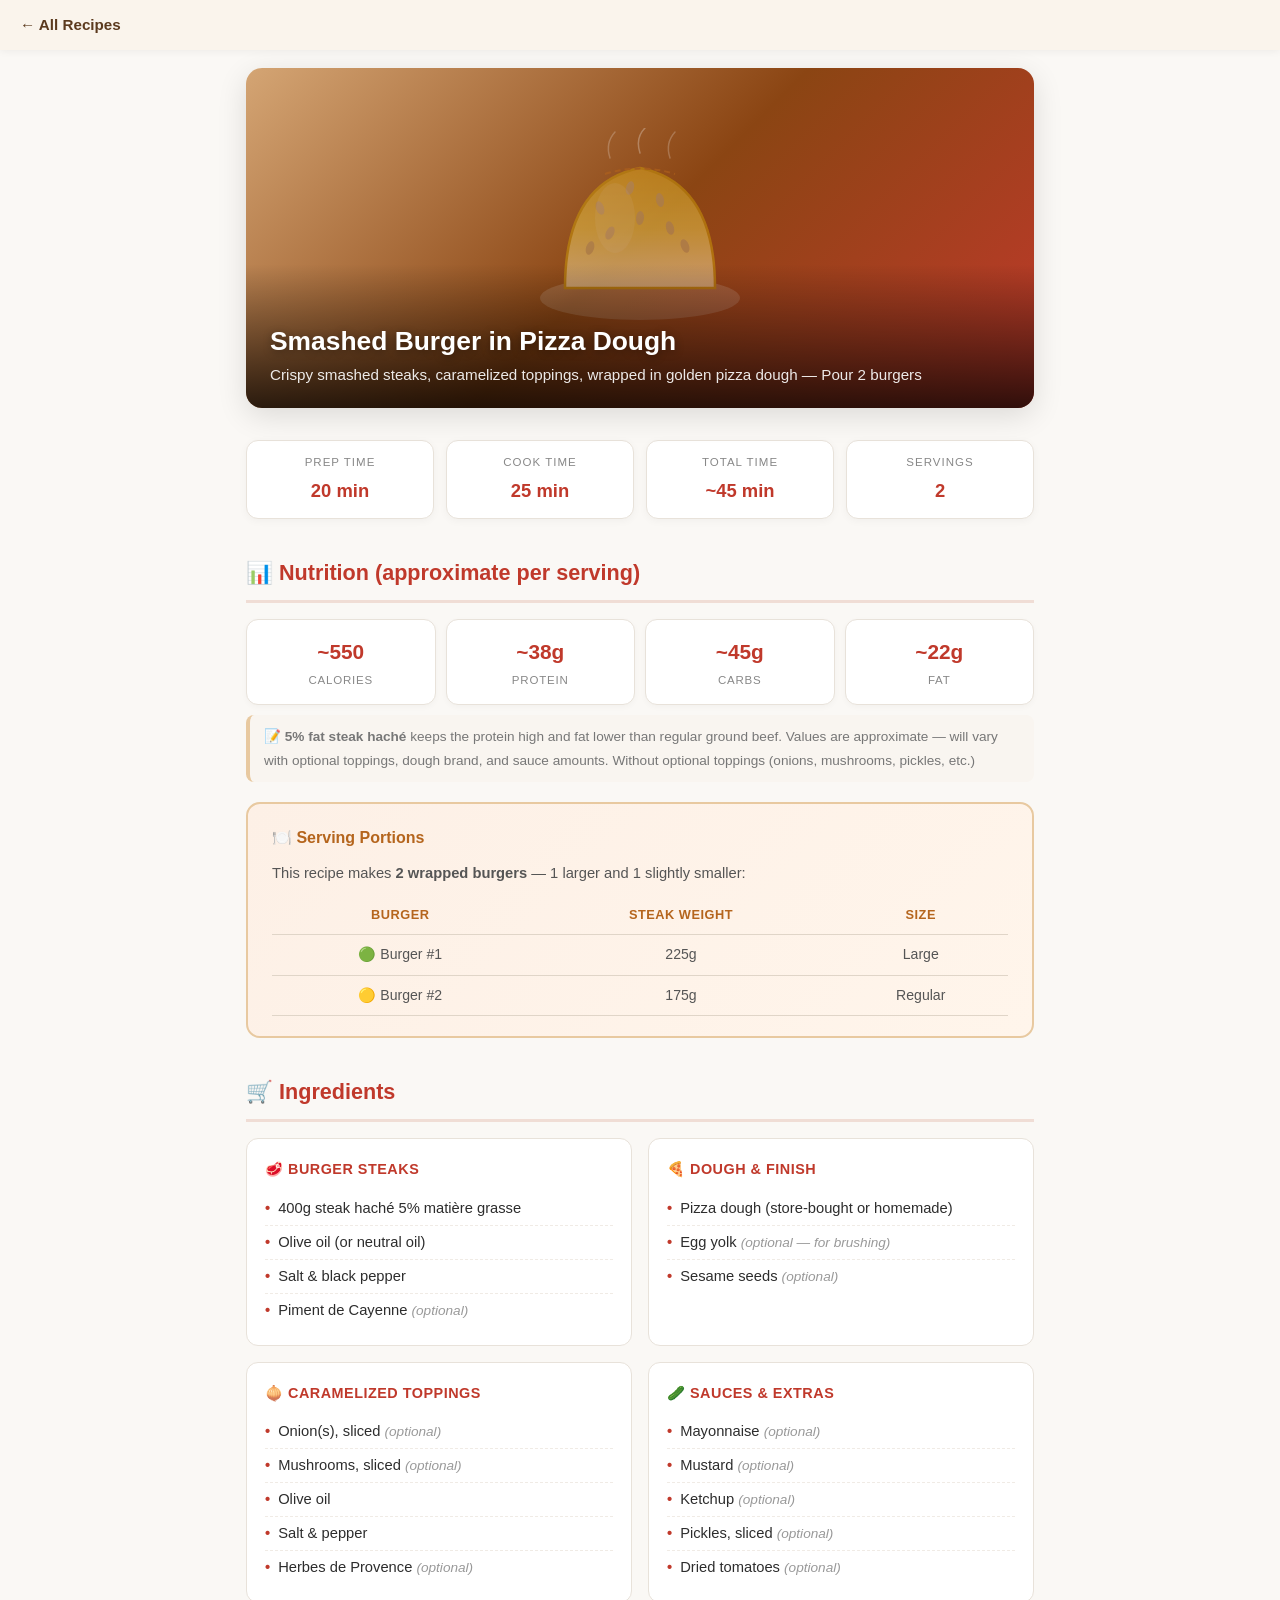
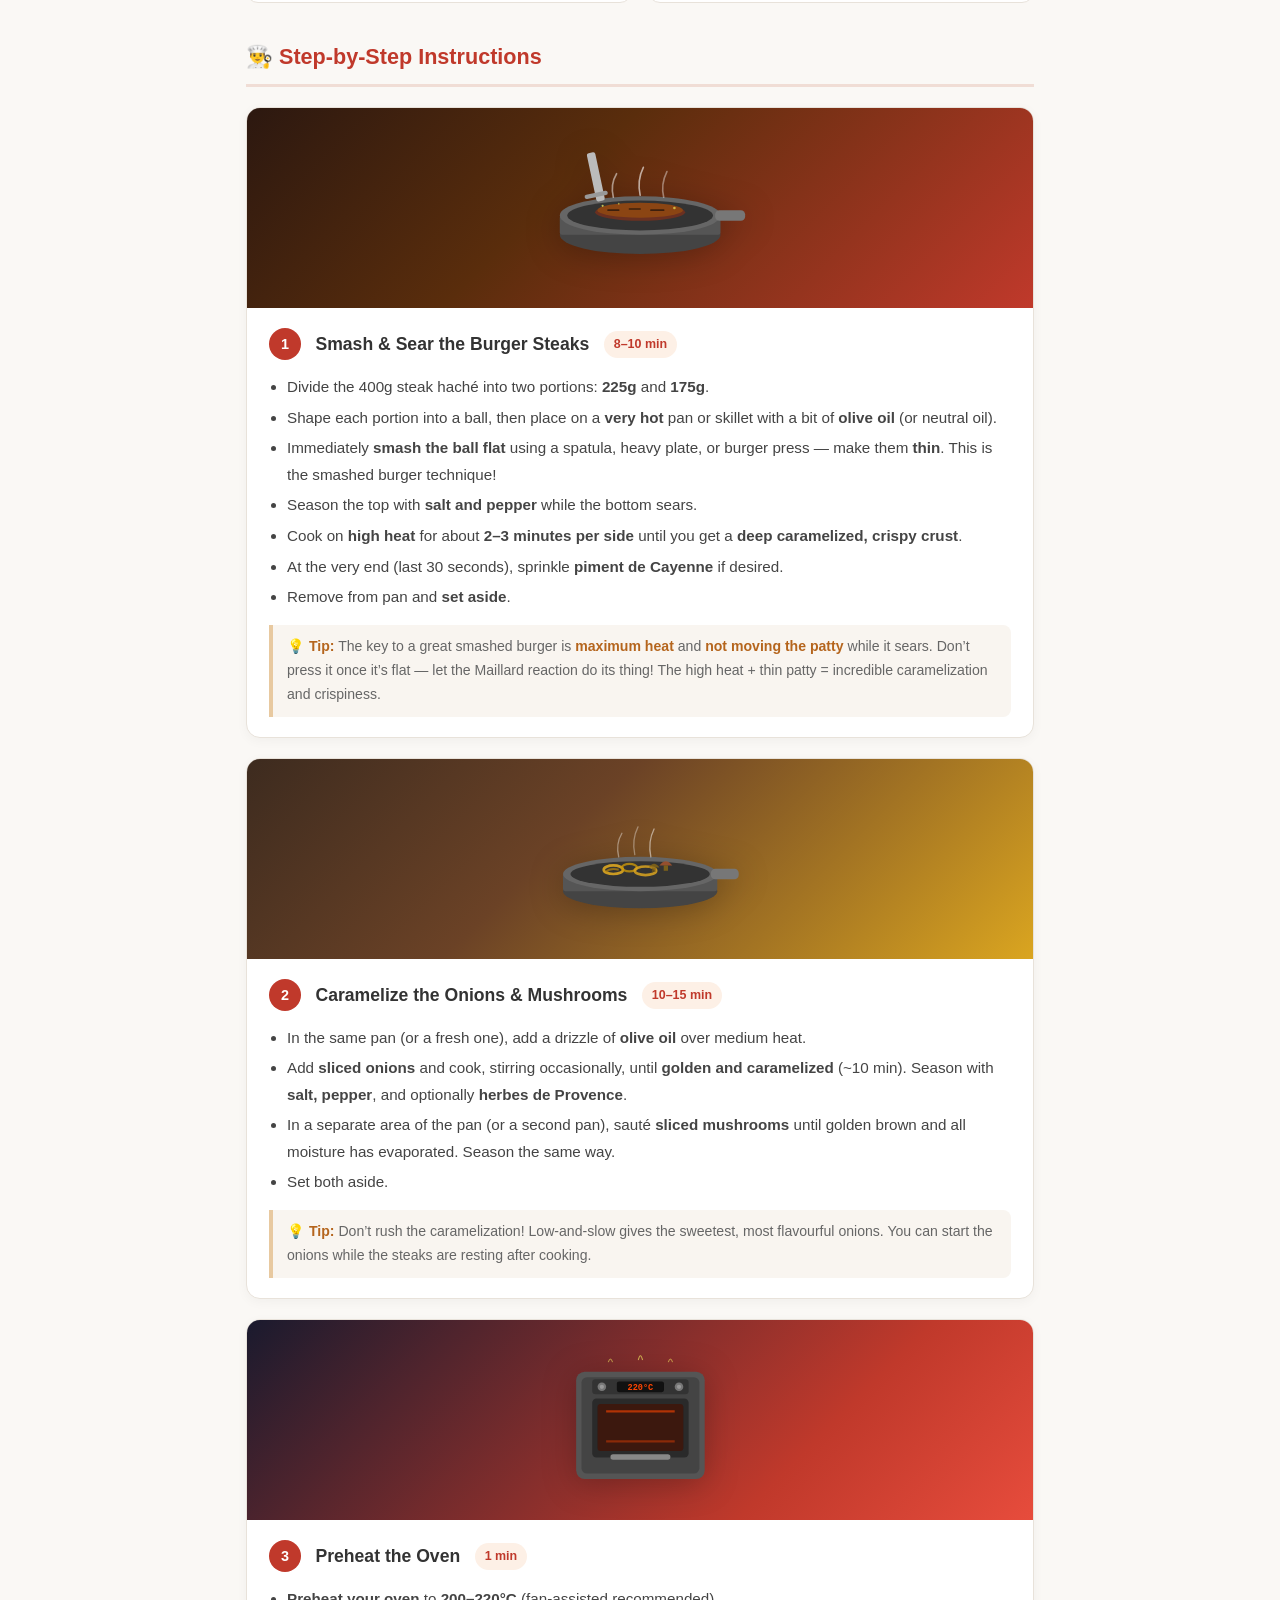
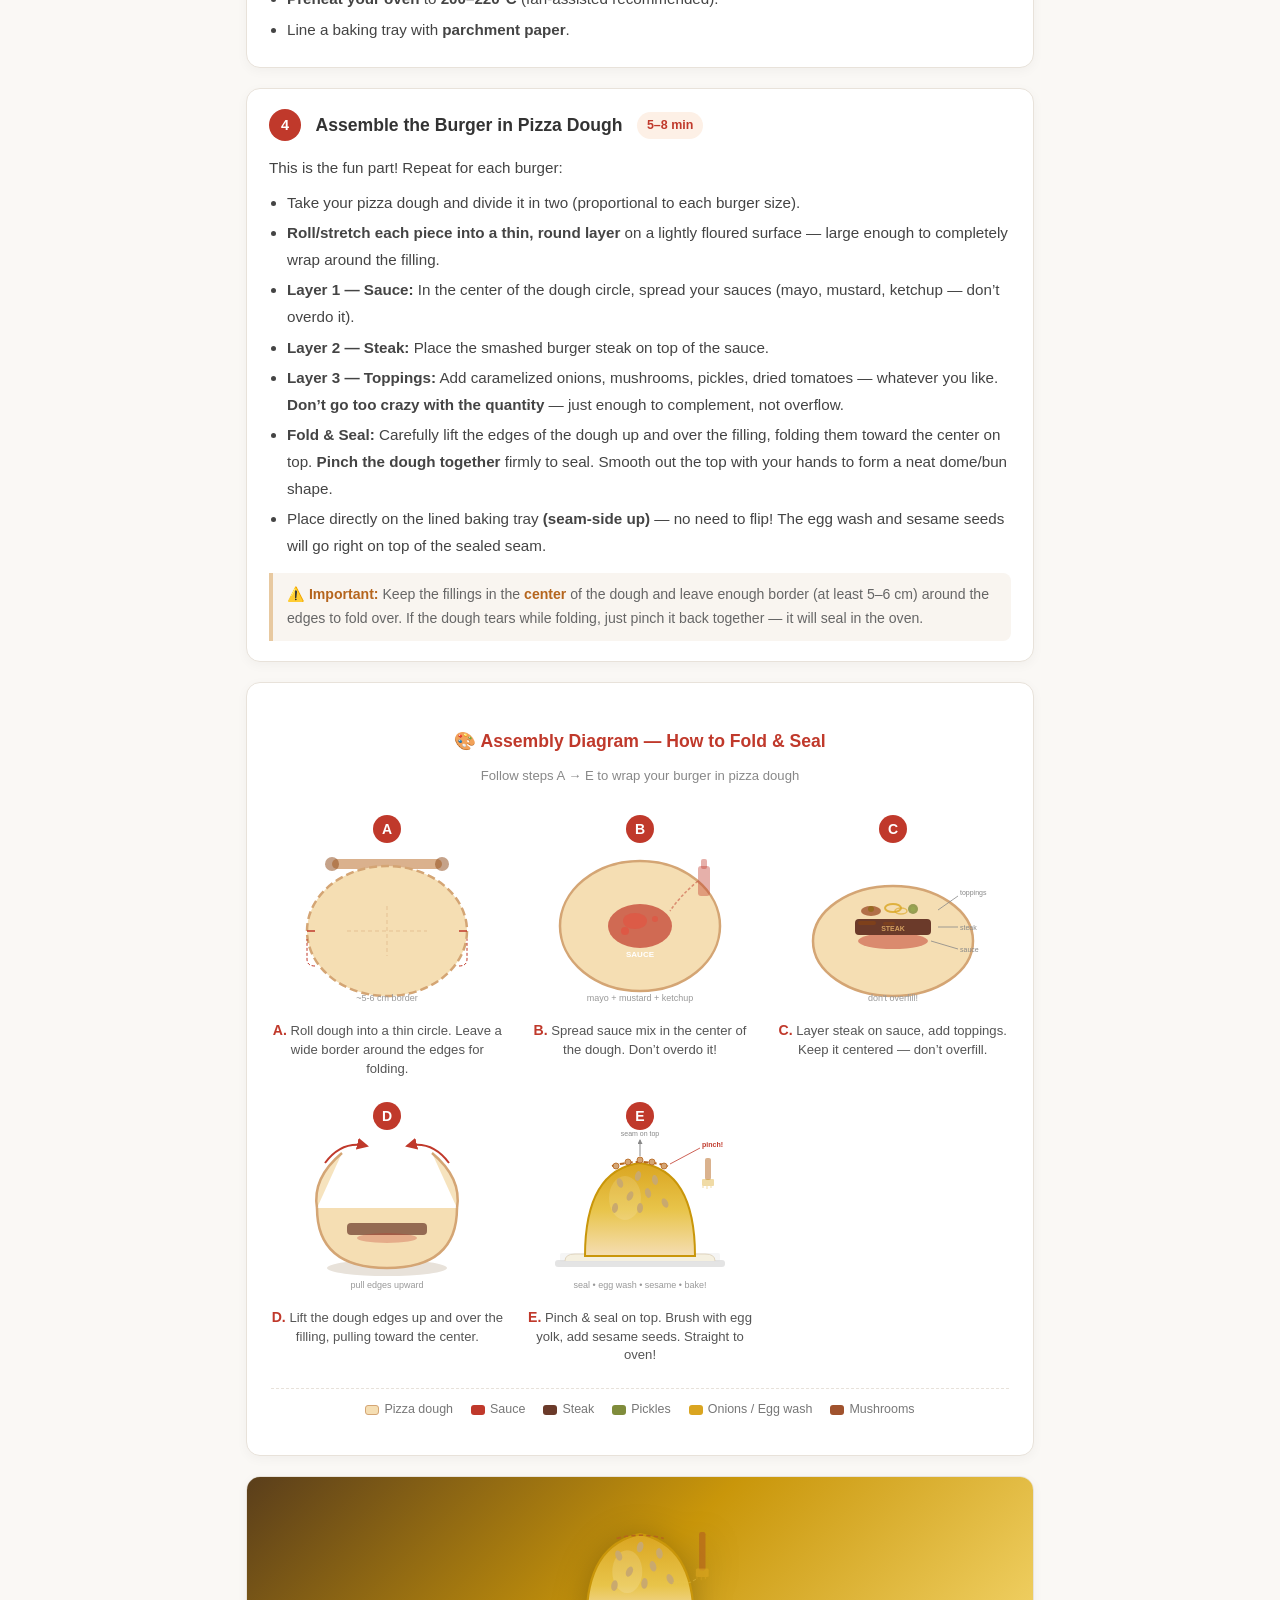
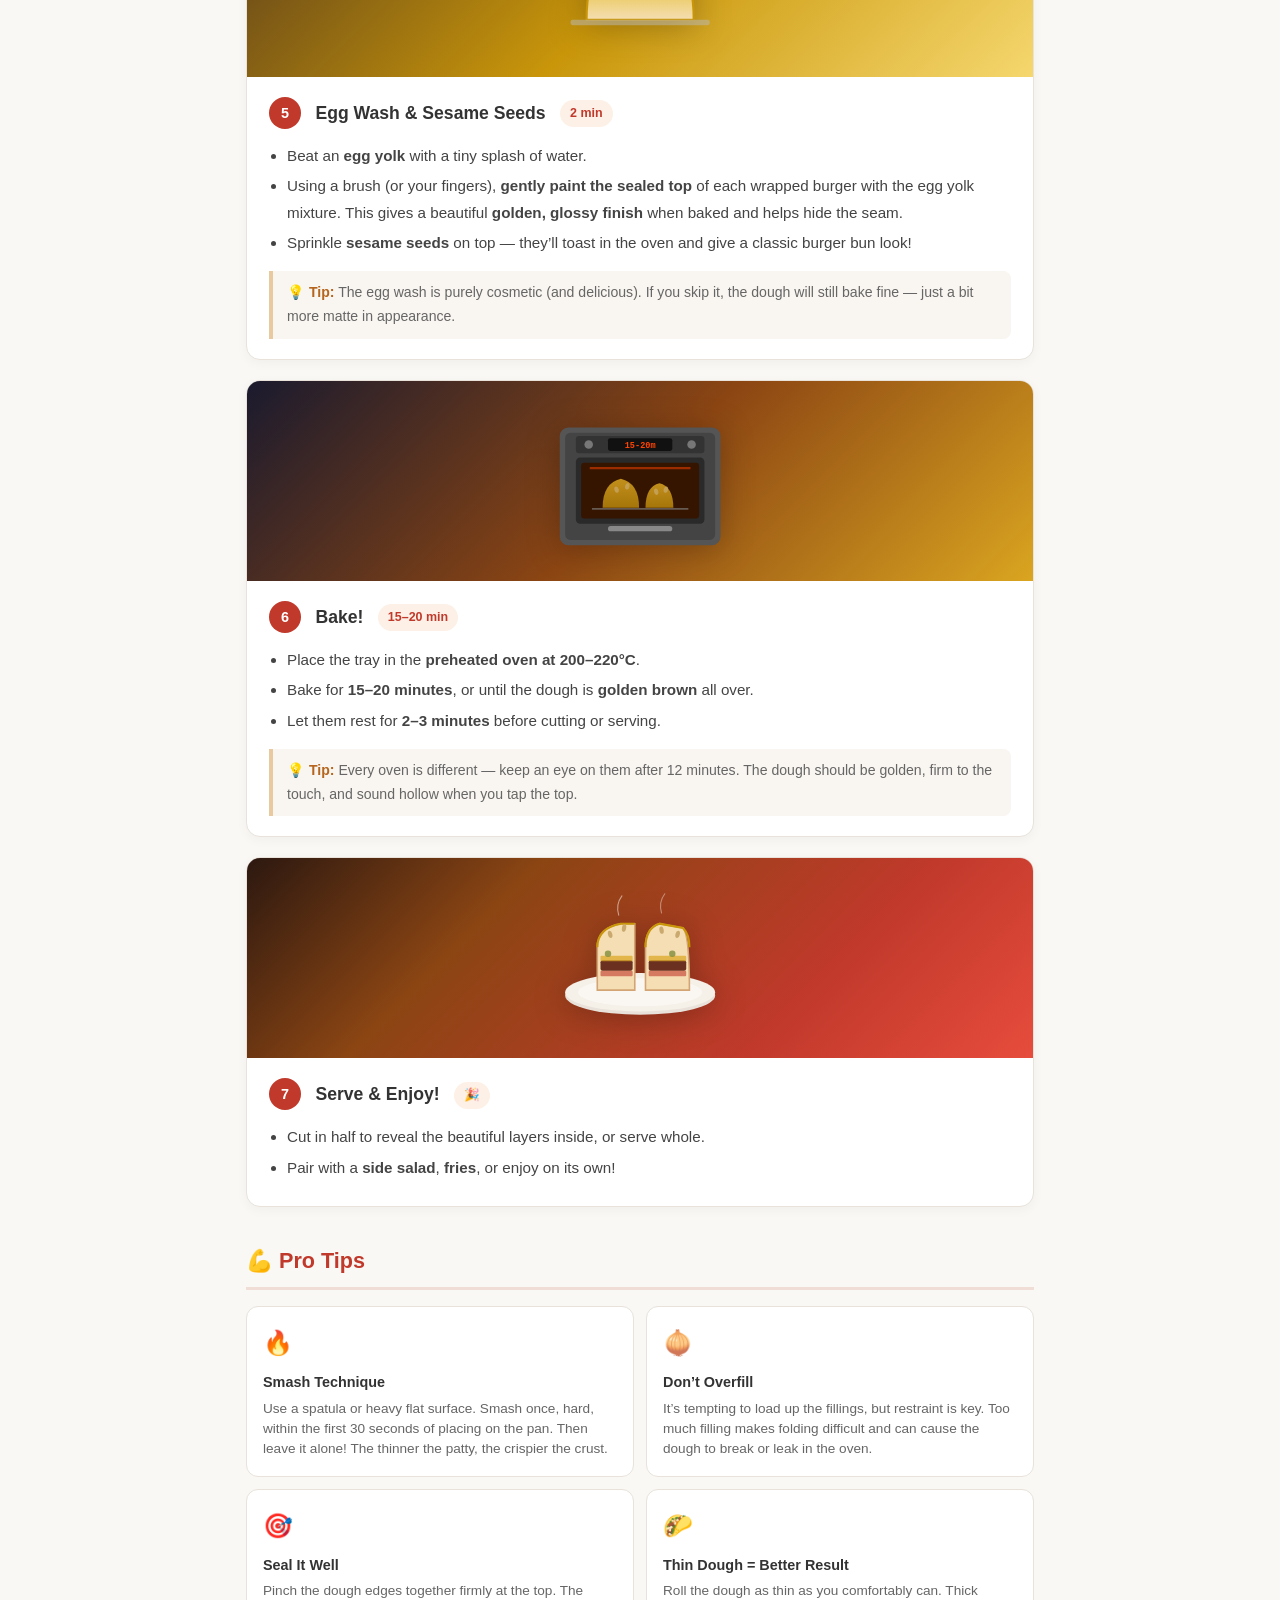
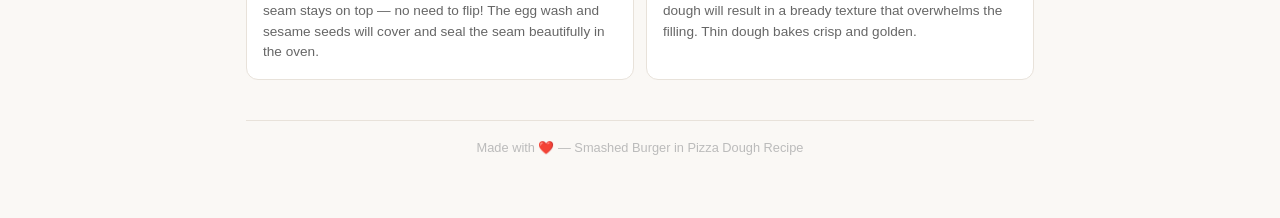
==== commit 2fdb8ac9: "Refactor back-home link styling for improved visibility and fixed positioning across recipe pages" ====
--- a/burger-pizza-dough-recipe.html
+++ b/burger-pizza-dough-recipe.html
@@ -461,16 +461,26 @@
       .footer { margin-top: 24px; font-size: 0.75rem; }
     }
     .back-home {
-      display: inline-block;
-      margin: 16px 0 0;
+      position: fixed;
+      top: 0;
+      left: 0;
+      right: 0;
+      z-index: 100;
+      display: block;
+      padding: 12px 20px;
       font-size: 0.95rem;
       font-weight: 600;
-      color: #555;
+      color: #5C3A1E;
       text-decoration: none;
+      background: rgba(250,243,235,0.92);
+      backdrop-filter: blur(10px);
+      -webkit-backdrop-filter: blur(10px);
+      box-shadow: 0 1px 8px rgba(0,0,0,0.06);
       transition: color 0.2s;
     }
-    .back-home:hover { color: #000; }
+    .back-home:hover { color: #8B4513; }
     .back-home::before { content: '\2190\00a0'; }
+    body { padding-top: 48px; }
   </style>
 </head>
 <body>
